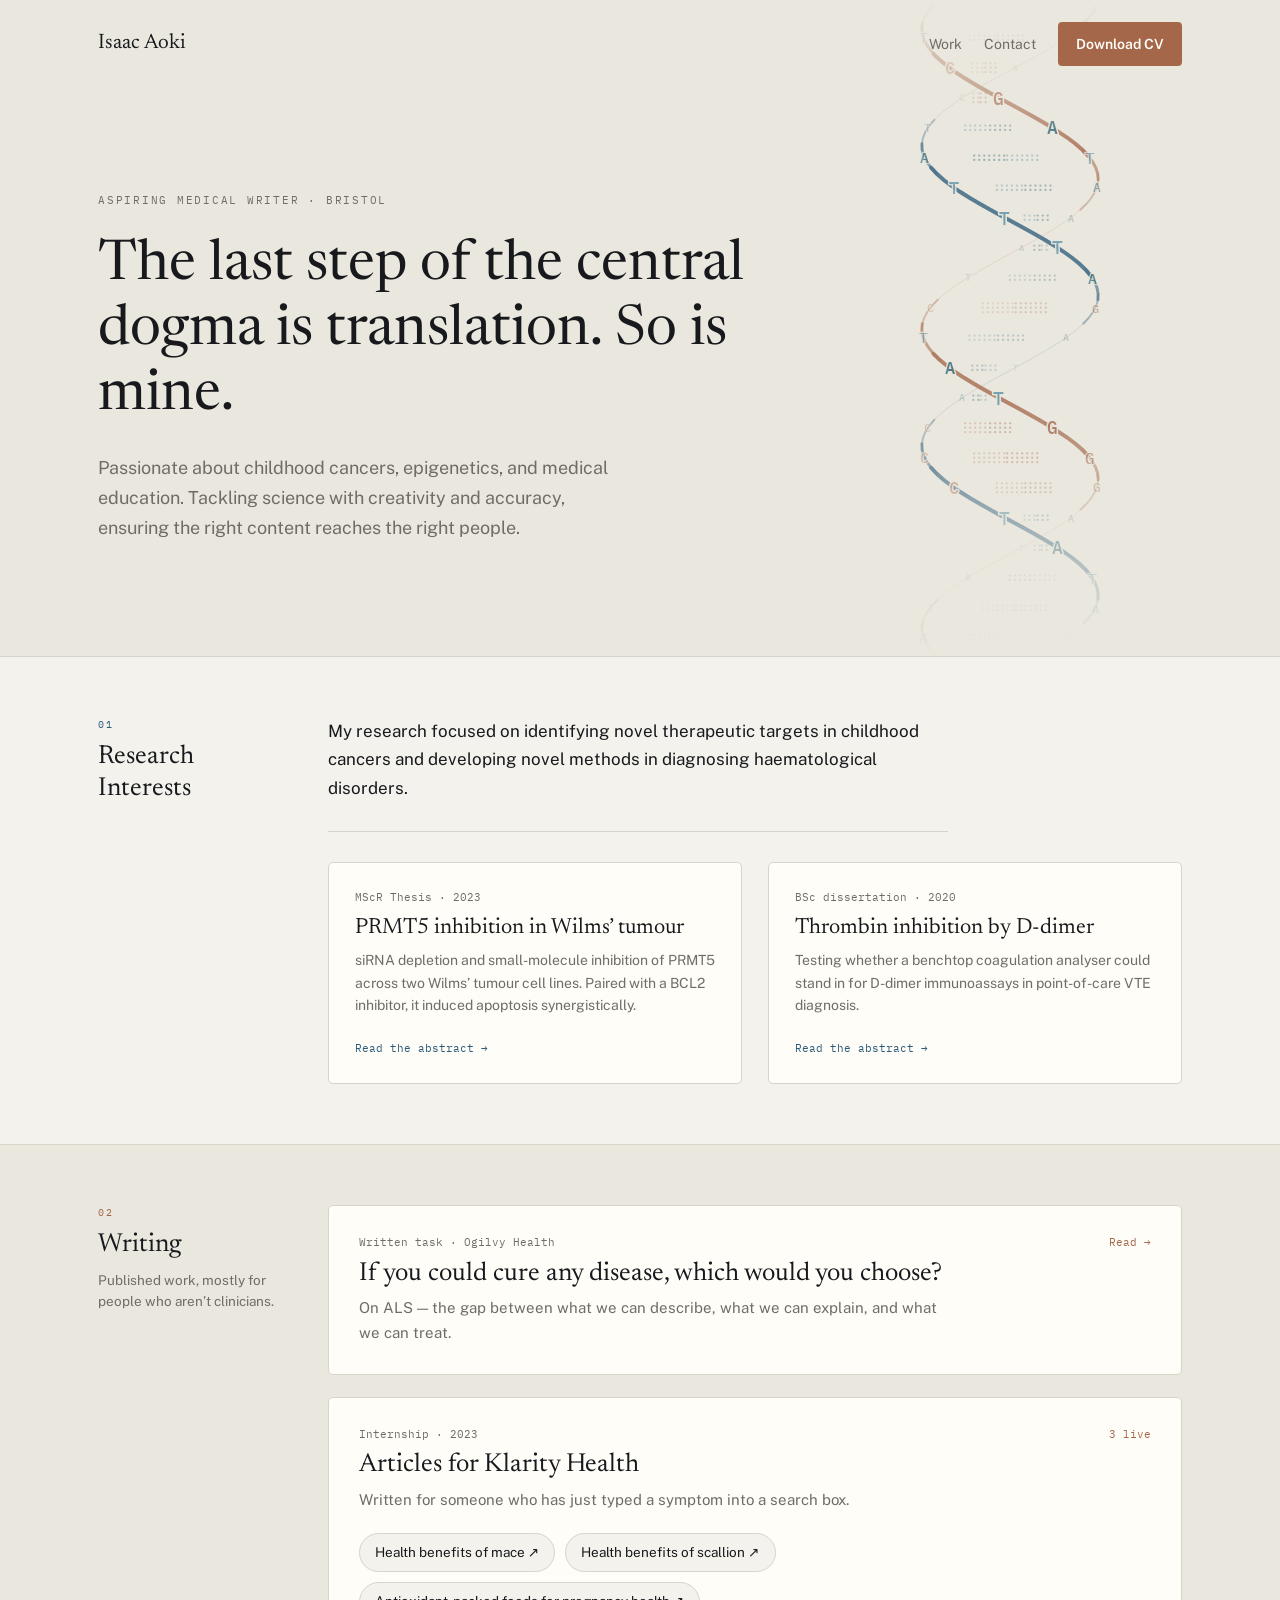
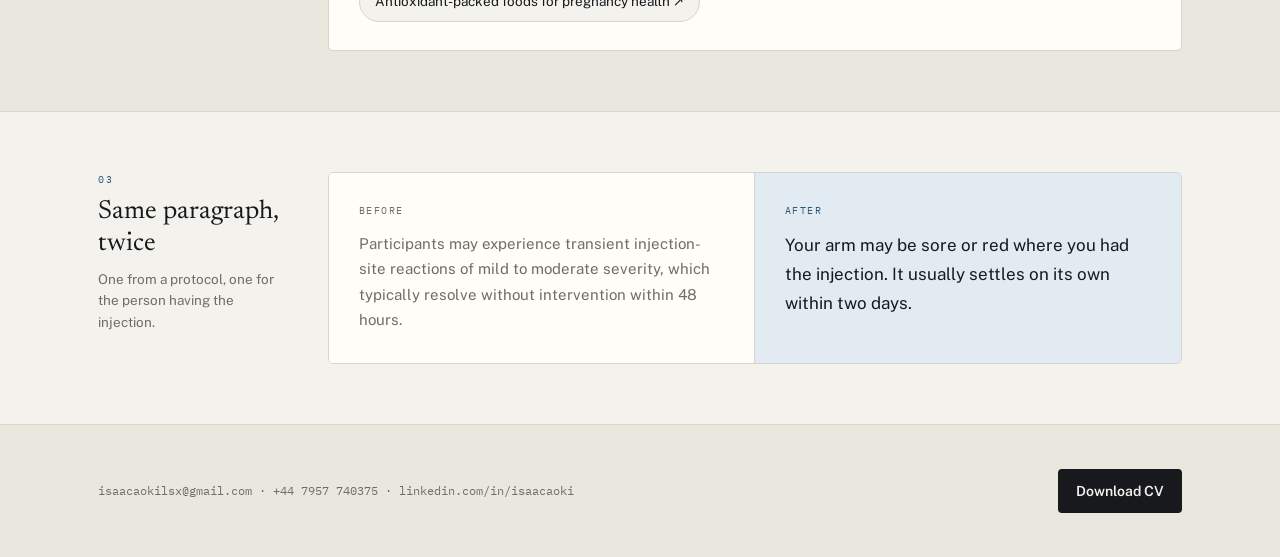
==== index.html @ d5e70520 "Ship a real favicon.ico Safari asks for /favicon.ico before reading the link tags, and on a 404 fall" ====
<!DOCTYPE html>
<html lang="en">
<head>
<meta charset="utf-8">
<meta name="viewport" content="width=device-width, initial-scale=1">
<title>Isaac Aoki — Medical Writer</title>
<meta name="description" content="Medical writer in Bristol. Cancer biology and epigenetics by training; patient education first, and the general medical writing around it.">
<meta property="og:title" content="Isaac Aoki — Medical Writer">
<meta property="og:description" content="Cancer biology and epigenetics by training. Patient education first, and the general medical writing around it.">
<meta property="og:type" content="website">
<link rel="icon" href="favicon.ico" sizes="any">
<link rel="icon" href="favicon-32.png" sizes="32x32" type="image/png">
<link rel="icon" href="favicon-16.png" sizes="16x16" type="image/png">
<link rel="apple-touch-icon" href="apple-touch-icon.png">
<link rel="preconnect" href="https://fonts.googleapis.com">
<link rel="preconnect" href="https://fonts.gstatic.com" crossorigin>
<link href="https://fonts.googleapis.com/css2?family=Newsreader:opsz,wght@6..72,300;6..72,400;6..72,500&family=Public+Sans:wght@300;400;500;600&family=IBM+Plex+Mono:wght@400;500&display=swap" rel="stylesheet">
<link rel="stylesheet" href="styles.css">
</head>
<body>

<a class="skip-link" href="#main">Skip to content</a>

<div class="hero">
  <!-- The helix. Decorative; strands, base-pair rungs and lettered
       bases are all drawn by script.js on one rAF loop. -->
  <div class="helix-layer" aria-hidden="true">
    <svg class="helix" viewBox="0 0 300 760" preserveAspectRatio="xMidYMid slice"></svg>
  </div>

  <div class="wrap hero-wrap">
  <header class="topbar">
    <a class="wordmark" href="#">Isaac Aoki</a>
    <nav class="nav" aria-label="Primary">
      <a href="#work">Work</a>
      <a href="#contact">Contact</a>
      <a class="btn btn-accent" href="resume.pdf">Download CV</a>
    </nav>
  </header>

  <div class="hero-body">
    <p class="eyebrow"> Aspiring Medical Writer · Bristol</p>
    <h1>The last step of the central dogma is translation. So is mine.</h1>
    <p class="lede">Passionate about childhood cancers, epigenetics, and medical education. Tackling science with creativity and accuracy, ensuring the right content reaches the right people.</p>
  </div>
  </div>
</div>

<main id="main">

  <section class="band" id="work">
  <div class="wrap">
    <div class="band-label">
      <p class="num num-a">01</p>
      <h2>Research Interests</h2>
    </div>
    <div class="band-body">
      <p class="band-intro">My research focused on identifying novel therapeutic targets in childhood cancers and developing novel methods in diagnosing haematological disorders.</p>
      <div class="cards">

        <button class="card card-a card-open" type="button" data-dialog="thesis">
          <span class="meta">MScR Thesis &middot; 2023</span>
          <span class="card-title">PRMT5 inhibition in Wilms&rsquo; tumour</span>
          <span class="card-desc">siRNA depletion and small-molecule inhibition of PRMT5 across two Wilms&rsquo; tumour cell lines. Paired with a BCL2 inhibitor, it induced apoptosis synergistically.</span>
          <span class="card-action">Read the abstract &rarr;</span>
        </button>

        <button class="card card-a card-open" type="button" data-dialog="dissertation">
          <span class="meta">BSc dissertation &middot; 2020</span>
          <span class="card-title">Thrombin inhibition by D-dimer</span>
          <span class="card-desc">Testing whether a benchtop coagulation analyser could stand in for D-dimer immunoassays in point-of-care VTE diagnosis.</span>
          <span class="card-action">Read the abstract &rarr;</span>
        </button>

      </div>
    </div>
  </div>
  </section>

  <section class="band band-alt">
  <div class="wrap">
    <div class="band-label">
      <p class="num num-b">02</p>
      <h2>Writing</h2>
      <p class="note">Published work, mostly for people who aren&rsquo;t clinicians.</p>
    </div>
    <div class="rows">
      <button class="row row-b row-open" type="button" data-dialog="als">
        <span class="row-body">
          <span class="meta">Written task &middot; Ogilvy Health</span>
          <span class="row-title">If you could cure any disease, which would you choose?</span>
          <span class="row-desc">On ALS &mdash; the gap between what we can describe, what we can explain, and what we can treat.</span>
        </span>
        <span class="row-tag tag-b">Read &rarr;</span>
      </button>

      <div class="row row-static">
        <span class="row-body">
          <span class="meta">Internship &middot; 2023</span>
          <span class="row-title">Articles for Klarity Health</span>
          <span class="row-desc">Written for someone who has just typed a symptom into a search box.</span>
          <span class="pills">
            <a class="pill" href="https://my.klarity.health/health-benefits-of-mace/" target="_blank" rel="noopener">Health benefits of mace <span aria-hidden="true">&nearr;</span></a>
            <a class="pill" href="https://my.klarity.health/health-benefits-of-scallion/" target="_blank" rel="noopener">Health benefits of scallion <span aria-hidden="true">&nearr;</span></a>
            <a class="pill" href="https://my.klarity.health/antioxidant-packed-foods-for-pregnancy-health/" target="_blank" rel="noopener">Antioxidant-packed foods for pregnancy health <span aria-hidden="true">&nearr;</span></a>
          </span>
        </span>
        <span class="row-tag tag-b">3 live</span>
      </div>
    </div>
  </div>
  </section>

  <section class="band">
  <div class="wrap">
    <div class="band-label">
      <p class="num num-a">03</p>
      <h2>Same paragraph, twice</h2>
      <p class="note">One from a protocol, one for the person having the injection.</p>
    </div>
    <div class="compare">
      <div class="pane pane-before">
        <p class="pane-label">Before</p>
        <p class="pane-text">Participants may experience transient injection-site reactions of mild to moderate severity, which typically resolve without intervention within 48 hours.</p>
      </div>
      <div class="pane pane-after">
        <p class="pane-label">After</p>
        <p class="pane-text">Your arm may be sore or red where you had the injection. It usually settles on its own within two days.</p>
      </div>
    </div>
  </div>
  </section>

</main>

<footer id="contact">
  <div class="wrap">
  <p class="contact-line">
    <a href="mailto:isaacaokilsx@gmail.com">isaacaokilsx@gmail.com</a> ·
    <a href="tel:+447957740375">+44 7957 740375</a> ·
    <a href="https://www.linkedin.com/in/isaacaoki/">linkedin.com/in/isaacaoki</a>
  </p>
  <a class="btn btn-ink" href="resume.pdf">Download CV</a>
  </div>
</footer>

<!-- Thesis abstract. Opens from the MScR card in Research. -->
<dialog class="modal" id="thesis" aria-labelledby="thesis-title">

  <header class="modal-head">
    <div class="modal-head-text">
      <p class="meta">MScR Thesis &middot; 2023 &middot; University of Bristol</p>
      <h2 class="modal-title" id="thesis-title">PRMT5 inhibition in Wilms&rsquo; tumour</h2>
    </div>
    <button class="modal-close" type="button" aria-label="Close" data-close>
      <svg viewBox="0 0 16 16" aria-hidden="true"><path d="M3 3l10 10M13 3L3 13"/></svg>
    </button>
  </header>

  <div class="modal-body">
    <p>Wilms&rsquo; Tumour is the most common paediatric renal malignancy that accounts for 85% of all paediatric renal tumours. MYCN has been documented to be overexpressed in Wilms&rsquo; Tumour and mutations such as copy number gain are associated with a high relapse rate in high-risk blastemal Wilms&rsquo; Tumour. However, due to MYCN&rsquo;s undruggable structure and its complex protein-protein dynamics, attempts to target MYCN have been a challenge. Here, both depletion via small interfering RNA and inhibition via small molecule inhibitor of protein arginine methyltransferase 5 (PRMT5) led to impaired growth and increased apoptosis in Wilms&rsquo; Tumour cell lines, WiT49 and 17.94. Inhibition of PRMT5 activity using GSK591 has also resulted in decreased MYCN protein and transcript levels. Additionally, PRMT5 inhibition has also led to a reduction in MYCN targets such as EZH2 at the protein and RNA levels in both WiT49 and 17.94 cells. These results suggest that PRMT5 may be able to modulate the expression of both MYCN and MYCN targets, indicating that a PRMT5/MYCN/EZH2 oncogenic axis might contribute to Wilms&rsquo; Tumour.</p>
    <p>Furthermore, quantitative gene transcription analysis and immunoblotting of the WiT49 cell line suggested that inhibition of PRMT5 using GSK591 has also led to the re-expression of anti-apoptotic protein BCL2. This was not observed with the 17.94 cell line, suggesting that GSK591 may have variable effects depending on the cell lines used. Interestingly, a combination treatment targeting both PRMT5 and BCL2 have worked synergistically to induce apoptosis in both Wilms&rsquo; Tumour cell lines. This finding is promising as it may serve as a novel approach in treating Wilms&rsquo; Tumour that is heterogeneous in nature.</p>
    <p>Together, this study has shown that PRMT5 may be a therapeutic target in Wilms&rsquo; Tumour and a combination treatment targeting both PRMT5 and BCL2 protein using small molecule inhibitors could represent a promising treatment method for Wilms&rsquo; Tumour.</p>
  </div>

  <footer class="modal-foot">
    The full thesis isn&rsquo;t published here. Email me at
    <a href="mailto:isaacaokilsx@gmail.com?subject=MScR%20thesis">isaacaokilsx@gmail.com</a>
    and I&rsquo;ll send you a copy.
  </footer>

</dialog>

<!-- BSc dissertation abstract. Opens from the second Research card. -->
<dialog class="modal" id="dissertation" aria-labelledby="dissertation-title">

  <header class="modal-head">
    <div class="modal-head-text">
      <p class="meta">BSc dissertation &middot; 2020 &middot; University of the West of England</p>
      <h2 class="modal-title" id="dissertation-title">Investigation of thrombin inhibition using D-dimer</h2>
    </div>
    <button class="modal-close" type="button" aria-label="Close" data-close>
      <svg viewBox="0 0 16 16" aria-hidden="true"><path d="M3 3l10 10M13 3L3 13"/></svg>
    </button>
  </header>

  <div class="modal-body">
    <p>D-dimer is a soluble protein fragment that results from the degradation of a fibrin clot through an enzymatic process called fibrinolysis. Various research papers have proved the characterisation of D-dimer as an essential biomarker in detecting the presence of fibrinolysis and intravascular coagulation. Subsequently, D-dimer has been a target for extensive research in being used as an indicative measure for diagnosing patients with venous thromboembolic (VTE) diseases and has been used clinically through an immuno-based D-dimer assay. However, measuring D-dimer levels using immunoassays are costly and demands professional training for usage. Thus, the Yumizen G200 was tested for its potential to serve as an alternative for diagnosing VTE diseases.</p>
    <p>Thrombin time measurements were made using the Yumizen G200 with the TT assay kit. Thrombin concentrations (3.33&ndash;16.65 NIH/mL) and calculated fibrinogen concentrations (190.67&ndash;76.27 &micro;g/mL) were evaluated and optimised to analyse their effect on TT assay. Volume of D-dimer was determined and assayed with 3.33 NIH/mL of thrombin and 76.27 &micro;g/mL of calculated fibrinogen concentration to analyse the presence of inhibitory effects of D-dimer against thrombin.</p>
    <p>Active thrombin activity is inhibited by D-dimer in the presence of fibrinogen. Clauss Fibrinogen assay displayed the threshold limit of the Yumizen G200 at 50% plasma fibrinogen dilution. TT test confirmed the lowest concentration of thrombin (3.33 NIH/mL) was able to generate a reading and can be used for D-dimer testing. Optimisation of TT assay identified the threshold limit (3.33 NIH/mL of thrombin and 76.27 &micro;g/mL of calculated fibrinogen concentration) to further test for D-dimer inhibition.</p>
    <p>The Yumizen G200 was able to detect the elevation of D-dimer levels, indicating its potentiality in being used as an alternative to immunoassays in point-of-care testing for VTE derived conditions in areas without equipped laboratories and trained personnel.</p>
  </div>

  <footer class="modal-foot">
    The full dissertation isn&rsquo;t published here. Email me at
    <a href="mailto:isaacaokilsx@gmail.com?subject=BSc%20dissertation">isaacaokilsx@gmail.com</a>
    and I&rsquo;ll send you a copy.
  </footer>

</dialog>

<!-- Ogilvy Health writing task. Opens from the first Writing row. -->
<dialog class="modal" id="als" aria-labelledby="als-title">

  <header class="modal-head">
    <div class="modal-head-text">
      <p class="meta">Written task &middot; Ogilvy Health</p>
      <h2 class="modal-title" id="als-title">If you could cure any disease, which disease would you choose, and why?</h2>
    </div>
    <button class="modal-close" type="button" aria-label="Close" data-close>
      <svg viewBox="0 0 16 16" aria-hidden="true"><path d="M3 3l10 10M13 3L3 13"/></svg>
    </button>
  </header>

  <div class="modal-body">
    <p>You&rsquo;re walking home from the grocery store. Same route, same playlist in your ear. Then your foot catches on a pavement you&rsquo;ve walked a thousand times and you&rsquo;re on the ground. You pick yourself up and keep walking. In the shower that night, a bruise blooms across the right side of your face. Your hands are fine. You brush it off. The next morning, you reach for the salt and your fingers close on nothing. You try again. This time you grip it. Without deciding to, you let go. The container hits the floor. You go on with your day.</p>

    <p>Over the next few weeks, the incidents become harder to ignore. Mugs slip from your hands. You stumble more often. You begin to feel unfamiliar in your own body. One Sunday evening, you count: six broken mugs and three falls in a week. You decide to write it all down. By the time you finish, you notice your handwriting has changed, the letters slant and no longer sit on the lines. You flip back through older shopping lists. The difference is unmistakable.</p>

    <p>What follows is months of appointments. A neurologist examines you limb by limb. Then an MRI. Then an EMG. Then more. Each test comes back telling you what it isn&rsquo;t, never what it is. Eventually, you sit in a neurologist&rsquo;s office. Amyotrophic lateral sclerosis. ALS. It is a disease of the motor neurons, the nerve cells that carry signals from brain to muscle. The disease is progressive. Over time, you will lose control of your body. Your memory, your awareness, your sense of who you are will remain fully intact throughout. The doctor says these things kindly. They are the careful clinical words for what, in simpler terms, has only one meaning: you will be present for every step of your decline.</p>

    <p>I do not have ALS, and I have never lost someone close to me to it. What draws me to this disease is the gap between what we can describe, what we can explain, and what we can treat. We have studied ALS for over a century, raised hundreds of millions of dollars to fight, and still cannot diagnose it early or meaningfully treat it. In the UK alone, around 5,000 people are living with ALS, with 1,700 newly diagnosed each year.<sup>1</sup> Recent modelling from King&rsquo;s College London projects that figure will rise to more than 2,600 by 2116, not because ALS is becoming more common, but because we are growing older.<sup>1</sup></p>

    <p>Part of what makes ALS so hard to catch is the variability of the disease. Symptoms can begin anywhere in the body. In about 70% of cases, the first signs appear in the limb muscles: a hand that begins dropping objects, or a foot that trips a little too often. The remaining 25&ndash;30% present with a bulbar onset: a word that comes out slurred at dinner, choking at meals, a voice that has begun to sound hoarse without explanation.<sup>2,3</sup> In some patients, ALS reaches beyond motor function into behavioural changes, language problems, and impairment in executive function.<sup>4</sup> Around 15% of cases, these manifestations are severe enough to meet the clinical criteria for frontotemporal dementia (FTD).<sup>4</sup></p>

    <p>ALS and FTD share a common driver, the C9orf72 repeat expansion, and the same TDP-43 protein aggregates in many cases.<sup>2,4</sup> In most patients, the downstream cascade plays out. Whether triggered by a known genetic mutation or an unknown sporadic cause, the protein TDP-43 mislocalises and aggregates inside motor neurons. This disrupts glutamate regulation, causing the neurotransmitter to accumulate at the synapse to toxic levels, driving excitotoxic motor neuron death.<sup>2</sup> The dropping, the falling, the slanting letters follow.</p>

    <p>This discovery underpins the worldwide approval for Riluzole, a first-line disease modifying therapy that blocks glutamatergic transmission.<sup>5</sup> In randomised trials, Riluzole extends survival by 2&ndash;6 months; however, real-world data suggest the benefit may be greater.<sup>2,5,6</sup> Other approved treatments include Edaravone, which may slow functional decline in a selected subgroup of patients, and Tofersen, the first gene-directed therapy that targets SOD1 protein production but is indicated only for patients carrying a SOD1 mutation.<sup>2,7</sup></p>

    <p>Curing ALS would mean more than extending survival; it would restore life, and the freedom to live without fearing what comes next. A disease this heterogeneous cannot be solved without unlocking how the brain truly works. Solving ALS would be proof that we can intervene in neurological disease, laying the foundation for tackling diseases like FTD, Parkinson&rsquo;s, and Alzheimer&rsquo;s.</p>

    <h3 class="modal-subhead">References</h3>
    <ol class="modal-refs">
      <li><a href="https://pmc.ncbi.nlm.nih.gov/articles/PMC6567553/" target="_blank" rel="noopener">Epidemiology of amyotrophic lateral sclerosis. <em>PMC6567553</em></a></li>
      <li><a href="https://onlinelibrary.wiley.com/doi/10.1111/ene.14393" target="_blank" rel="noopener">European Journal of Neurology, <em>10.1111/ene.14393</em></a></li>
      <li><a href="https://www.als.net/news/what-is-bulbar-onset-als/" target="_blank" rel="noopener">What is bulbar-onset ALS? <em>ALS.net</em></a></li>
      <li><a href="https://www.tandfonline.com/doi/10.1080/21678421.2023.2270705" target="_blank" rel="noopener">Amyotrophic Lateral Sclerosis and Frontotemporal Degeneration, <em>2023.2270705</em></a></li>
      <li><a href="https://www.tandfonline.com/doi/full/10.1080/21678421.2024.2375330" target="_blank" rel="noopener">Amyotrophic Lateral Sclerosis and Frontotemporal Degeneration, <em>2024.2375330</em></a></li>
      <li><a href="https://www.tandfonline.com/doi/10.2217/nmt-2020-0033" target="_blank" rel="noopener">Neurodegenerative Disease Management, <em>nmt-2020-0033</em></a></li>
      <li><a href="https://www.tandfonline.com/doi/full/10.1080/17582024.2024.2402216" target="_blank" rel="noopener">Neurodegenerative Disease Management, <em>2024.2402216</em></a></li>
    </ol>
  </div>

  <footer class="modal-foot">
    Written as a task for Ogilvy Health. Want something like this?
    <a href="mailto:isaacaokilsx@gmail.com?subject=Commission">isaacaokilsx@gmail.com</a>
  </footer>

</dialog>

<script src="script.js"></script>
</body>
</html>
---- styles.css ----
/* ============================================================
   Isaac Aoki — medical writer
   Design: "4A · The page, with the lettered helix"
   ============================================================ */

:root{
  --paper:#f4f2ec; --paper2:#eae7de; --sheet:#fffdf8;
  --ink:#17191d; --muted:#6f6d66; --line:#d8d4c9;
  --a:#2b5b7a; --b:#a4674a; --a-soft:#e2ebf1;
  /* base letters: A, T, G, C */
  --n-a:#24606f; --n-t:#5d93a6; --n-g:#9c5f42; --n-c:#c08a6a;

  --serif:'Newsreader',Georgia,'Times New Roman',serif;
  --sans:'Public Sans',system-ui,-apple-system,'Segoe UI',sans-serif;
  --mono:'IBM Plex Mono',ui-monospace,'SF Mono',Menlo,monospace;

  --pad:48px;
  --max:1180px;
}

@media (prefers-color-scheme: dark){
  :root{
    --paper:#121316; --paper2:#191b1f; --sheet:#1c1e23;
    --ink:#eceae3; --muted:#9a978e; --line:#31343a;
    --a:#8fb9d3; --b:#d59c7c; --a-soft:#1e2a33;
    --n-a:#7fc0cf; --n-t:#a8cddb; --n-g:#d99a76; --n-c:#eabb9c;
  }
}

*,*::before,*::after{box-sizing:border-box;}

html{scroll-behavior:smooth;}

body{
  margin:0;
  background:var(--paper);
  color:var(--ink);
  font-family:var(--sans);
  font-size:16px;
  line-height:1.6;
  -webkit-font-smoothing:antialiased;
}

a{color:var(--a);text-decoration:none;}
a:hover{color:var(--b);text-decoration:underline;text-underline-offset:3px;}

:focus-visible{outline:2px solid var(--b);outline-offset:3px;}

.skip-link{
  position:absolute;left:-9999px;top:0;z-index:20;
  background:var(--ink);color:var(--paper);
  padding:12px 18px;border-radius:0 0 4px 0;
}
.skip-link:focus{left:0;}

/* Every section is full-bleed; .wrap is the centred 1180px column
   the artboard is drawn at. */
.wrap{
  max-width:var(--max);
  margin:0 auto;
  padding:0 var(--pad);
}

/* ---------- hero ---------------------------------------------------- */

.hero{
  position:relative;
  overflow:hidden;
  background:var(--paper2);
  border-bottom:1px solid var(--line);
}

.helix-layer{
  position:absolute;
  top:0;bottom:0;
  right:max(70px, calc(50% - var(--max) / 2 + 70px));
  width:300px;
  opacity:.85;
  pointer-events:none;
  -webkit-mask-image:linear-gradient(to bottom,transparent,#000 22%,#000 62%,transparent);
          mask-image:linear-gradient(to bottom,transparent,#000 22%,#000 62%,transparent);
}
.helix{position:absolute;inset:0;width:100%;height:100%;}

.hero-wrap{position:relative;}

.topbar{
  display:flex;
  justify-content:space-between;
  align-items:center;
  gap:24px;
  padding:22px 0;
}

.wordmark{
  font-family:var(--serif);
  font-size:21px;
  color:var(--ink);
}
.wordmark:hover{color:var(--ink);text-decoration:none;}

.nav{display:flex;align-items:center;gap:22px;}
.nav a:not(.btn){font-size:14px;color:var(--muted);}

.btn{
  font-size:14px;
  font-weight:600;
  padding:11px 18px;
  border-radius:4px;
  white-space:nowrap;
}
.btn:hover{text-decoration:none;}
.btn-accent{background:var(--b);color:var(--sheet);}
.btn-accent:hover{background:var(--ink);color:var(--paper);}
.btn-ink{background:var(--ink);color:var(--paper);}
.btn-ink:hover{background:var(--b);color:var(--sheet);}

.hero-body{
  padding:104px 0 112px;
  max-width:660px;
  display:flex;
  flex-direction:column;
  gap:24px;
}

.eyebrow{
  margin:0;
  font-family:var(--mono);
  font-size:11px;
  letter-spacing:.16em;
  text-transform:uppercase;
  color:var(--muted);
}

h1{
  margin:0;
  font-family:var(--serif);
  font-size:56px;
  line-height:1.16;
  font-weight:400;
}

.lede{
  margin:0;
  font-size:18px;
  line-height:1.68;
  color:var(--muted);
  max-width:520px;
}

/* ---------- bands --------------------------------------------------- */

.band{
  padding:60px 0;
  border-bottom:1px solid var(--line);
}
.band .wrap{
  display:grid;
  grid-template-columns:190px 1fr;
  gap:40px;
  align-items:start;
}
.band-alt{background:var(--paper2);}
.band:last-of-type{border-bottom:0;}

.num{
  margin:0;
  font-family:var(--mono);
  font-size:10px;
  letter-spacing:.16em;
  text-transform:uppercase;
}
.num-a{color:var(--a);}
.num-b{color:var(--b);}

.band-label h2{
  margin:8px 0 0;
  font-family:var(--serif);
  font-size:26px;
  font-weight:400;
  line-height:1.25;
}
.note{
  margin:8px 0 0;
  font-size:13.5px;
  line-height:1.6;
  color:var(--muted);
}

/* research: an intro paragraph over the cards, so the 190px rail
   carries only the number and the heading */

.band-body{display:flex;flex-direction:column;gap:30px;}

.band-intro{
  margin:0;
  padding-bottom:28px;
  border-bottom:1px solid var(--line);
  font-size:17px;
  line-height:1.7;
  color:var(--ink);
  max-width:62ch;
}

/* research cards */

.cards{display:grid;grid-template-columns:1fr 1fr;gap:26px;align-items:stretch;}

.card{
  display:flex;
  flex-direction:column;
  gap:7px;
  background:var(--sheet);
  border:1px solid var(--line);
  border-radius:5px;
  padding:26px;
  color:var(--ink);
  transition:border-color .18s ease;
}
.card:hover{color:var(--ink);text-decoration:none;}
.card-a:hover{border-color:var(--a);}

/* the one card that opens something */
.card-open{
  font:inherit;
  text-align:left;
  width:100%;
  cursor:pointer;
  appearance:none;
}
.card-action{
  margin-top:auto;
  padding-top:16px;
  font-family:var(--mono);
  font-size:11px;
  color:var(--a);
  transition:transform .18s ease;
}
.card-open:hover .card-action,
.card-open:focus-visible .card-action{transform:translateX(3px);}

.meta{font-family:var(--mono);font-size:11px;color:var(--muted);}
.card-title{font-family:var(--serif);font-size:22px;line-height:1.3;}
.card-desc{font-size:14px;line-height:1.6;color:var(--muted);}

/* writing rows */

.rows{display:flex;flex-direction:column;gap:22px;}

.row{
  display:flex;
  justify-content:space-between;
  align-items:baseline;
  gap:30px;
  background:var(--sheet);
  border:1px solid var(--line);
  border-radius:5px;
  padding:28px 30px;
  color:var(--ink);
  transition:border-color .18s ease;
}
.row:hover{color:var(--ink);text-decoration:none;}
.row-b:hover{border-color:var(--b);}

/* the row that opens a piece of writing */
.row-open{
  font:inherit;
  text-align:left;
  width:100%;
  cursor:pointer;
  appearance:none;
}
.row-open .row-tag{transition:transform .18s ease;}
.row-open:hover .row-tag,
.row-open:focus-visible .row-tag{transform:translateX(3px);}

.row-static{cursor:default;}
.row-body{display:flex;flex-direction:column;gap:6px;max-width:600px;}

/* the live bylines, sitting under the row that frames them */
.pills{display:flex;flex-wrap:wrap;gap:10px;margin-top:14px;}
.pill{
  font-size:13.5px;
  color:var(--ink);
  background:var(--paper);
  border:1px solid var(--line);
  padding:8px 15px;
  border-radius:999px;
  transition:border-color .18s ease, color .18s ease;
}
.pill:hover{color:var(--b);border-color:var(--b);text-decoration:none;}
.row-title{font-family:var(--serif);font-size:26px;line-height:1.25;}
.row-desc{font-size:15px;line-height:1.65;color:var(--muted);}
.row-tag{font-family:var(--mono);font-size:11px;color:var(--muted);white-space:nowrap;}
.tag-b{color:var(--b);}

/* before / after */

.compare{
  display:grid;
  grid-template-columns:1fr 1fr;
  border:1px solid var(--line);
  border-radius:5px;
  overflow:hidden;
}
.pane{padding:30px;display:flex;flex-direction:column;gap:12px;}
.pane-before{background:var(--sheet);border-right:1px solid var(--line);}
.pane-after{background:var(--a-soft);}

.pane-label{
  margin:0;
  font-family:var(--mono);
  font-size:10px;
  letter-spacing:.14em;
  text-transform:uppercase;
  color:var(--muted);
}
.pane-after .pane-label{color:var(--a);}

.pane-text{margin:0;font-size:15px;line-height:1.7;color:var(--muted);}
.pane-after .pane-text{font-size:17px;color:var(--ink);}

/* ---------- thesis abstract dialog ---------------------------------- */

.modal{
  display:none;
  width:min(720px, calc(100vw - 32px));
  max-height:min(84vh, 820px);
  padding:0;
  border:1px solid var(--line);
  border-radius:20px;
  background:var(--sheet);
  color:var(--ink);
  overflow:hidden;
  box-shadow:0 40px 90px rgba(0,0,0,.30), 0 4px 14px rgba(0,0,0,.10);

  /* entry and exit. The overshoot is in the transform curve only -
     opacity stays on a plain ease so it doesn't flicker. */
  opacity:0;
  transform:translateY(22px) scale(.94);
  transition:
    opacity .26s ease,
    transform .46s cubic-bezier(.34,1.42,.5,1),
    display .46s allow-discrete,
    overlay .46s allow-discrete;
}
.modal[open]{
  display:flex;
  flex-direction:column;
  opacity:1;
  transform:translateY(0) scale(1);
}
@starting-style{
  .modal[open]{opacity:0;transform:translateY(22px) scale(.94);}
}

.modal::backdrop{
  background:rgba(16,18,22,0);
  transition:
    background .34s ease,
    display .34s allow-discrete,
    overlay .34s allow-discrete;
}
.modal[open]::backdrop{background:rgba(16,18,22,.55);}
@starting-style{
  .modal[open]::backdrop{background:rgba(16,18,22,0);}
}

/* the page shouldn't scroll behind an open dialog */
html:has(dialog[open]){overflow:hidden;}

.modal-head{
  flex:0 0 auto;
  display:flex;
  align-items:flex-start;
  justify-content:space-between;
  gap:24px;
  padding:36px 44px 26px;
  border-bottom:1px solid var(--line);
}
.modal-head-text{display:flex;flex-direction:column;gap:10px;}

.modal-title{
  margin:0;
  font-family:var(--serif);
  font-size:31px;
  font-weight:400;
  line-height:1.22;
}

.modal-close{
  flex:0 0 auto;
  width:38px;height:38px;
  margin:-4px -8px 0 0;
  display:grid;place-items:center;
  color:var(--muted);
  background:none;
  border:1px solid transparent;
  border-radius:50%;
  cursor:pointer;
  transition:color .18s ease, background .18s ease, border-color .18s ease;
}
.modal-close svg{width:15px;height:15px;stroke:currentColor;stroke-width:1.6;stroke-linecap:round;fill:none;}
.modal-close:hover{color:var(--ink);background:var(--paper2);border-color:var(--line);}

.modal-body{
  flex:1 1 auto;
  overflow-y:auto;
  padding:30px 44px 34px;
  overscroll-behavior:contain;
}
.modal-body p{
  margin:0 0 20px;
  font-size:16.5px;
  line-height:1.82;
  color:var(--ink);
  text-wrap:pretty;
}
.modal-body p:last-child{margin-bottom:0;}

.modal-body sup{
  font-family:var(--mono);
  font-size:10px;
  color:var(--a);
  vertical-align:super;
  line-height:0;
  margin-left:1px;
}

.modal-subhead{
  margin:34px 0 14px;
  padding-top:26px;
  border-top:1px solid var(--line);
  font-family:var(--mono);
  font-size:10px;
  font-weight:500;
  letter-spacing:.16em;
  text-transform:uppercase;
  color:var(--muted);
}

.modal-refs{
  margin:0;
  padding-left:20px;
  display:flex;
  flex-direction:column;
  gap:9px;
  font-size:13.5px;
  line-height:1.55;
  color:var(--muted);
}
.modal-refs::marker{color:var(--muted);}
.modal-refs li{padding-left:4px;}
.modal-refs a{color:var(--muted);}
.modal-refs a:hover{color:var(--b);}
.modal-refs em{font-family:var(--mono);font-style:normal;font-size:12px;}

.modal-foot{
  flex:0 0 auto;
  margin:0;
  padding:22px 44px 26px;
  border-top:1px solid var(--line);
  background:var(--paper2);
  font-size:14.5px;
  line-height:1.7;
  color:var(--muted);
}

/* ---------- footer -------------------------------------------------- */

footer{
  padding:44px 0;
  border-top:1px solid var(--line);
  background:var(--paper2);
}
footer .wrap{
  display:flex;
  justify-content:space-between;
  align-items:center;
  gap:30px;
  flex-wrap:wrap;
}

.contact-line{
  margin:0;
  font-family:var(--mono);
  font-size:12px;
  line-height:2;
  color:var(--muted);
}
.contact-line a{color:var(--muted);}
.contact-line a:hover{color:var(--b);}

/* ---------- narrow -------------------------------------------------- */

@media (max-width: 900px){
  :root{--pad:28px;}

  .helix-layer{
    right:-56px !important;
    width:240px;
    opacity:.4;
  }

  .hero-body{padding:72px 0 84px;max-width:none;}
  h1{font-size:clamp(32px,5.4vw,48px);}

  .band{padding:48px 0;}
  .band .wrap{grid-template-columns:1fr;gap:28px;}
  .band-body{gap:24px;}
  .band-intro{font-size:16px;padding-bottom:22px;}
  .modal{border-radius:16px;}
  .modal-head{padding:26px 24px 20px;}
  .modal-title{font-size:24px;}
  .modal-body{padding:22px 24px 26px;}
  .modal-body p{font-size:16px;line-height:1.75;}
  .modal-foot{padding:18px 24px 22px;}
  .cards{grid-template-columns:1fr;gap:18px;}
  .compare{grid-template-columns:1fr;}
  .pane-before{border-right:0;border-bottom:1px solid var(--line);}

  .row{flex-direction:column;align-items:flex-start;gap:12px;}

  .topbar{flex-wrap:wrap;gap:14px;}
  .nav{gap:16px;}
}

@media (max-width: 520px){
  /* no room beside the headline at this width — the helix becomes an
     edge sliver rather than something the text has to sit on top of */
  .helix-layer{right:-92px !important;width:220px;opacity:.24;}
  .lede{font-size:17px;}
  .row-title{font-size:22px;}
}

@media (prefers-reduced-motion: reduce){
  html{scroll-behavior:auto;}
  *{transition:none !important;animation:none !important;}
}
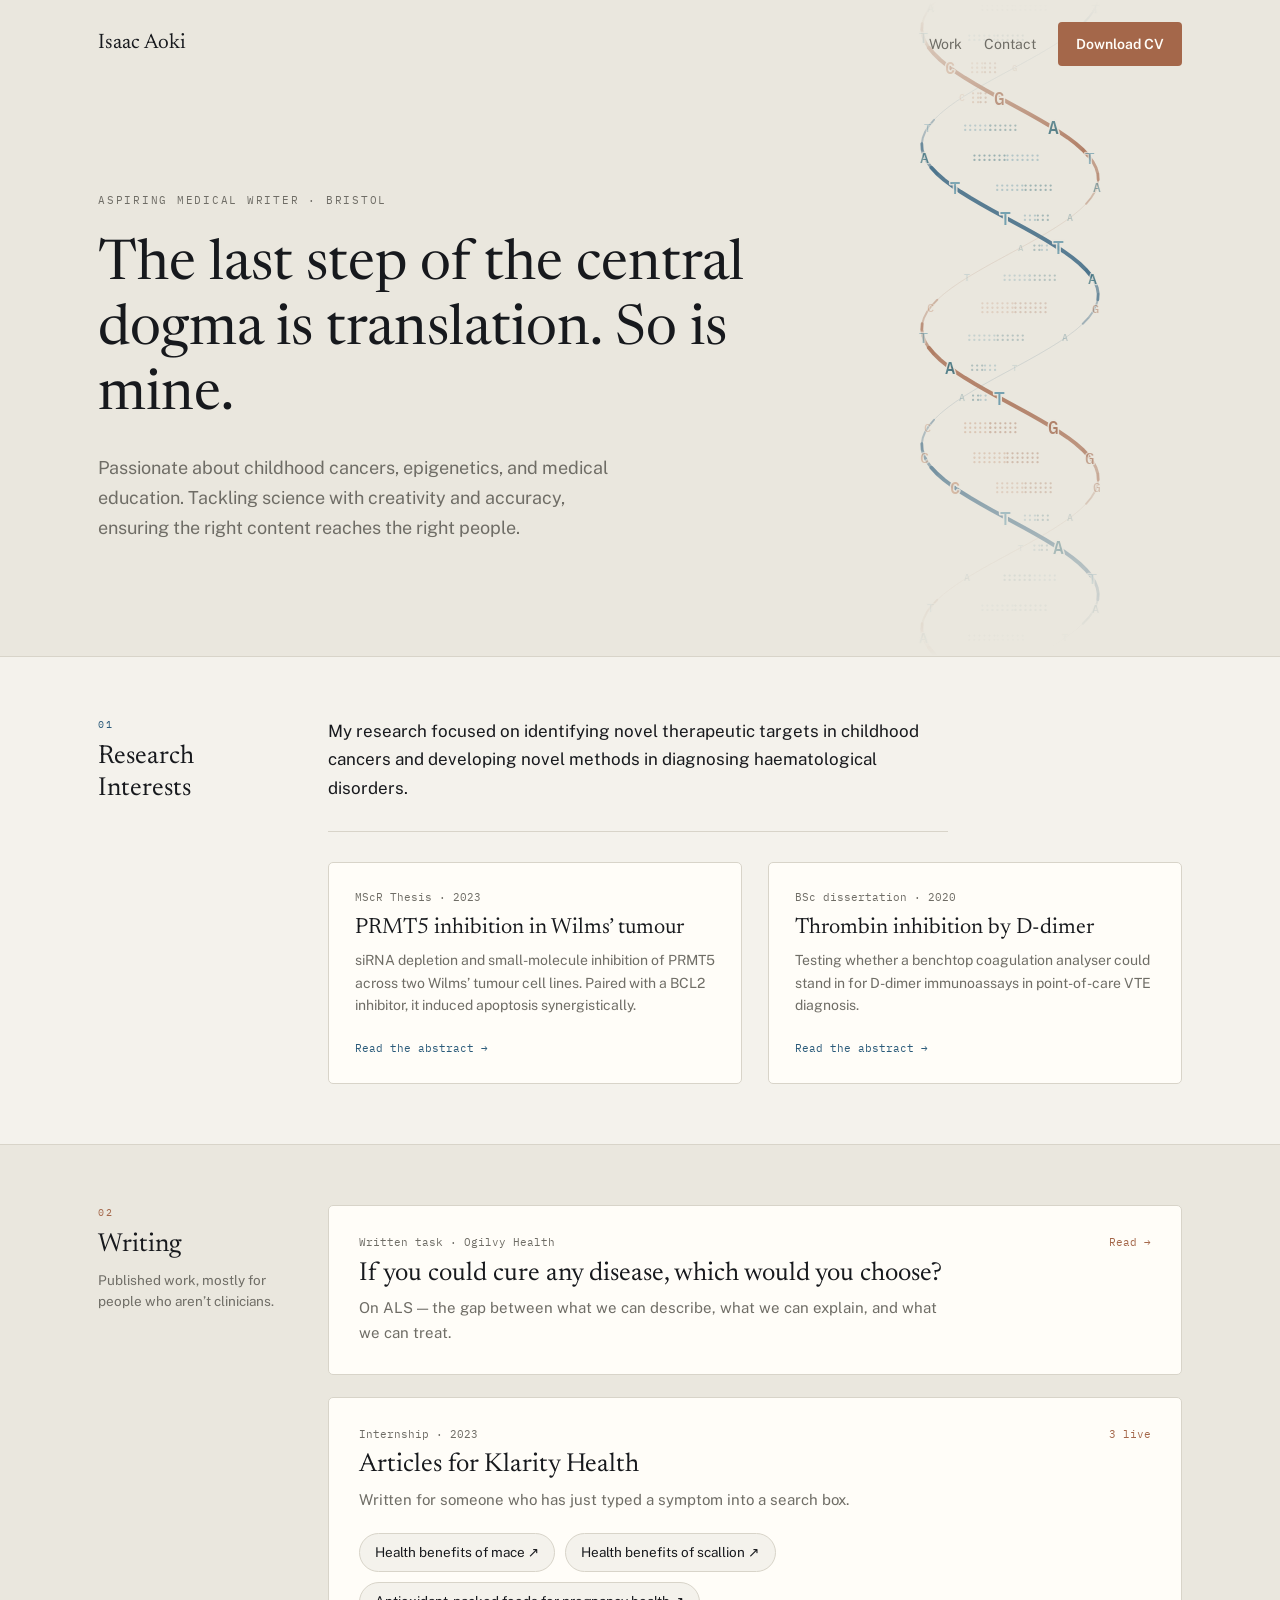
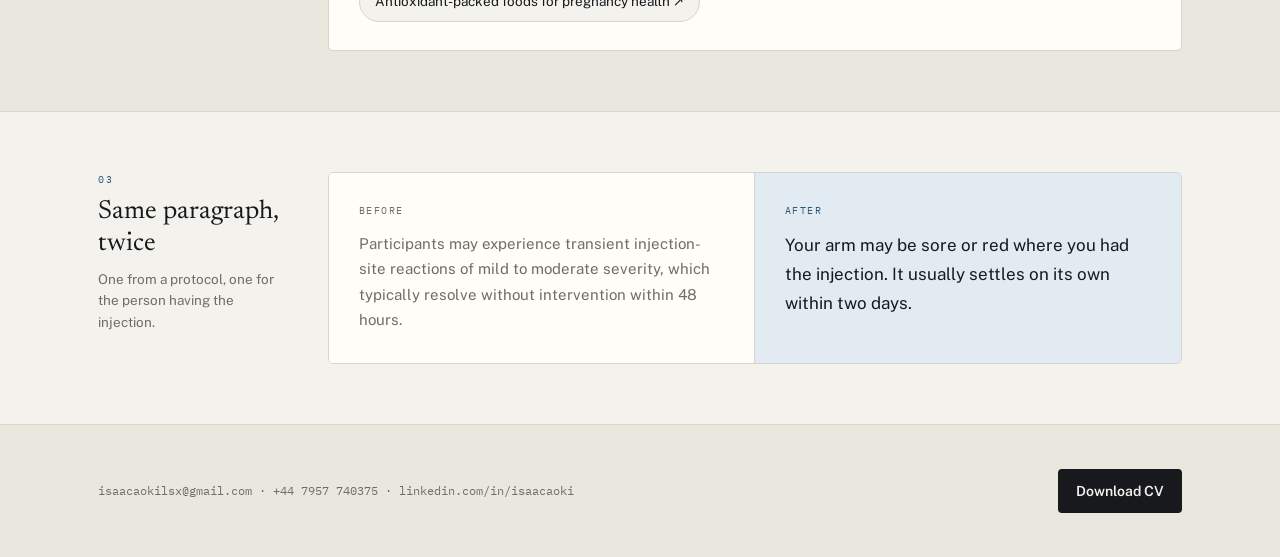
==== commit b434762d: "Canonical favicon links: root-absolute, no sizes=any Co-Authored-By: Claude Opus 5 <noreply@anthropi" ====
--- a/index.html
+++ b/index.html
@@ -8,10 +8,10 @@
 <meta property="og:title" content="Isaac Aoki — Medical Writer">
 <meta property="og:description" content="Cancer biology and epigenetics by training. Patient education first, and the general medical writing around it.">
 <meta property="og:type" content="website">
-<link rel="icon" href="favicon.ico" sizes="any">
-<link rel="icon" href="favicon-32.png" sizes="32x32" type="image/png">
-<link rel="icon" href="favicon-16.png" sizes="16x16" type="image/png">
-<link rel="apple-touch-icon" href="apple-touch-icon.png">
+<link rel="icon" href="/favicon.ico">
+<link rel="icon" type="image/png" sizes="32x32" href="/favicon-32.png">
+<link rel="icon" type="image/png" sizes="16x16" href="/favicon-16.png">
+<link rel="apple-touch-icon" href="/apple-touch-icon.png">
 <link rel="preconnect" href="https://fonts.googleapis.com">
 <link rel="preconnect" href="https://fonts.gstatic.com" crossorigin>
 <link href="https://fonts.googleapis.com/css2?family=Newsreader:opsz,wght@6..72,300;6..72,400;6..72,500&family=Public+Sans:wght@300;400;500;600&family=IBM+Plex+Mono:wght@400;500&display=swap" rel="stylesheet">
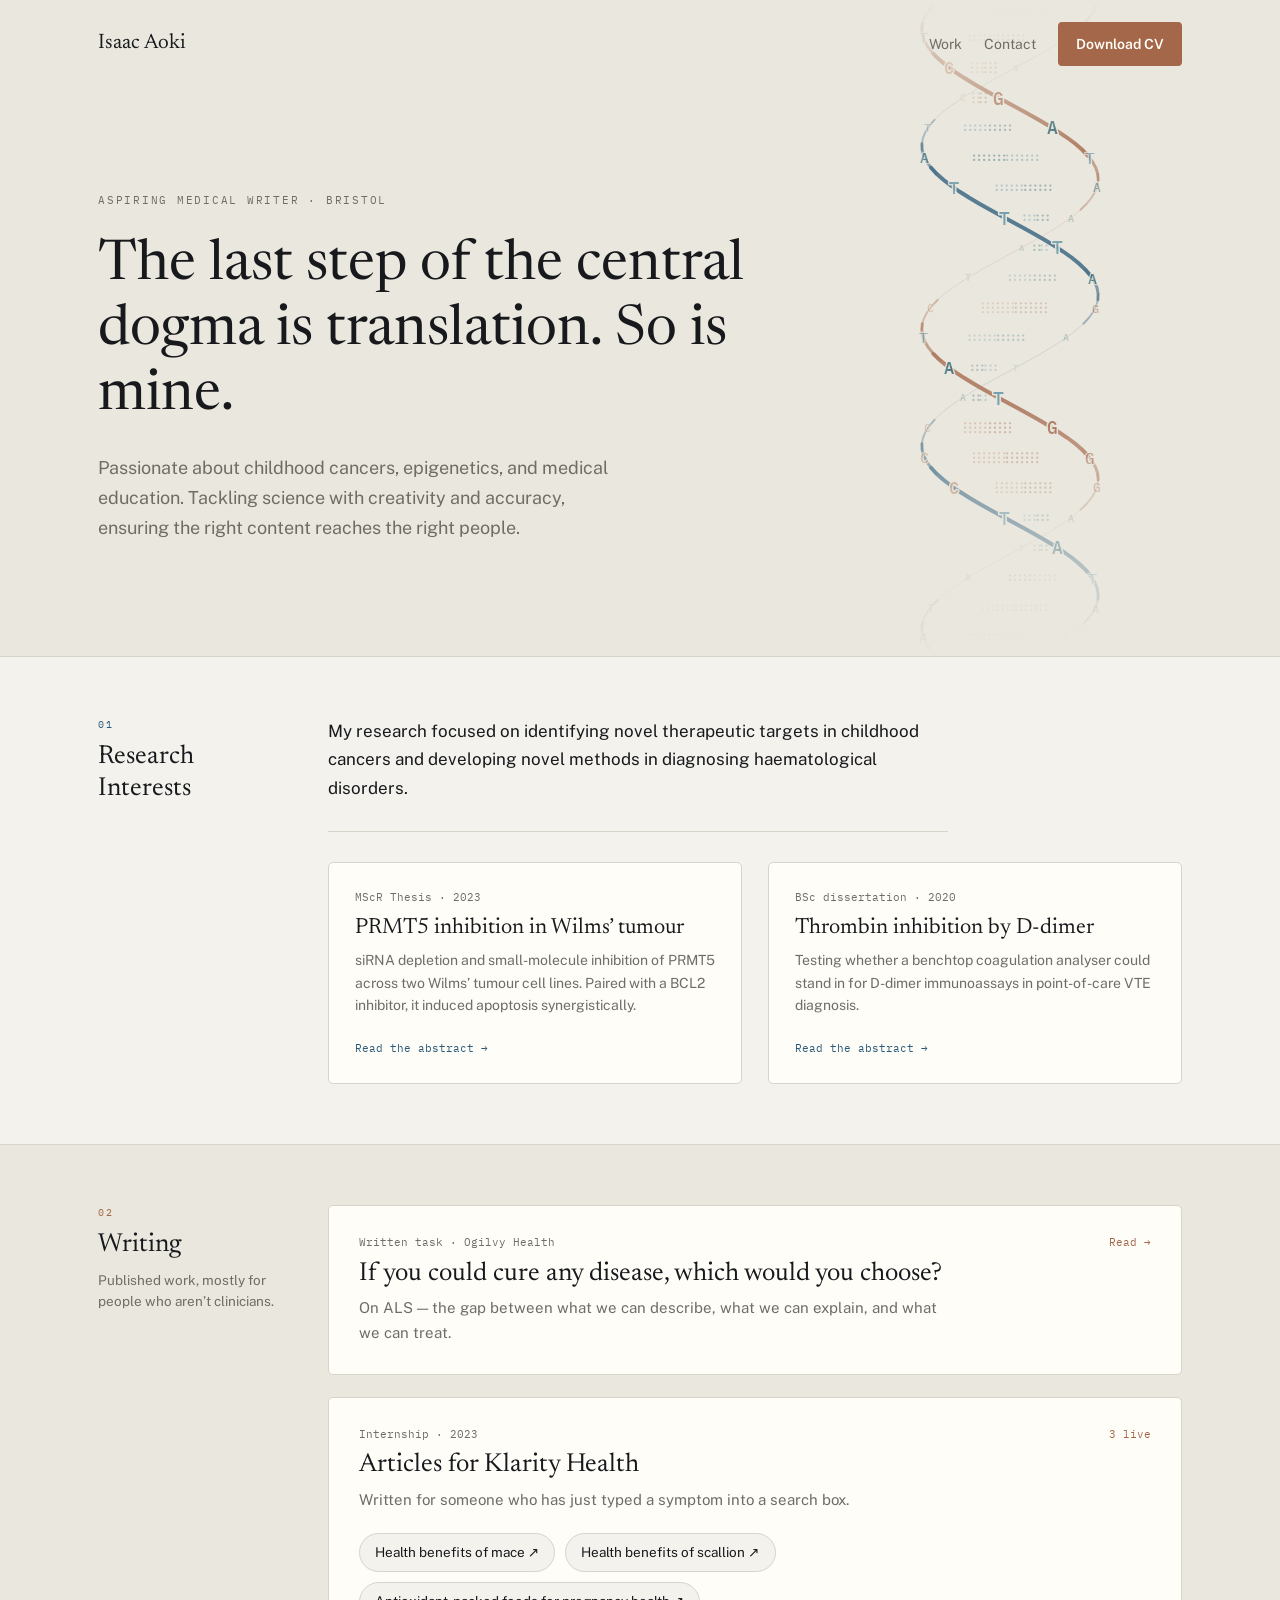
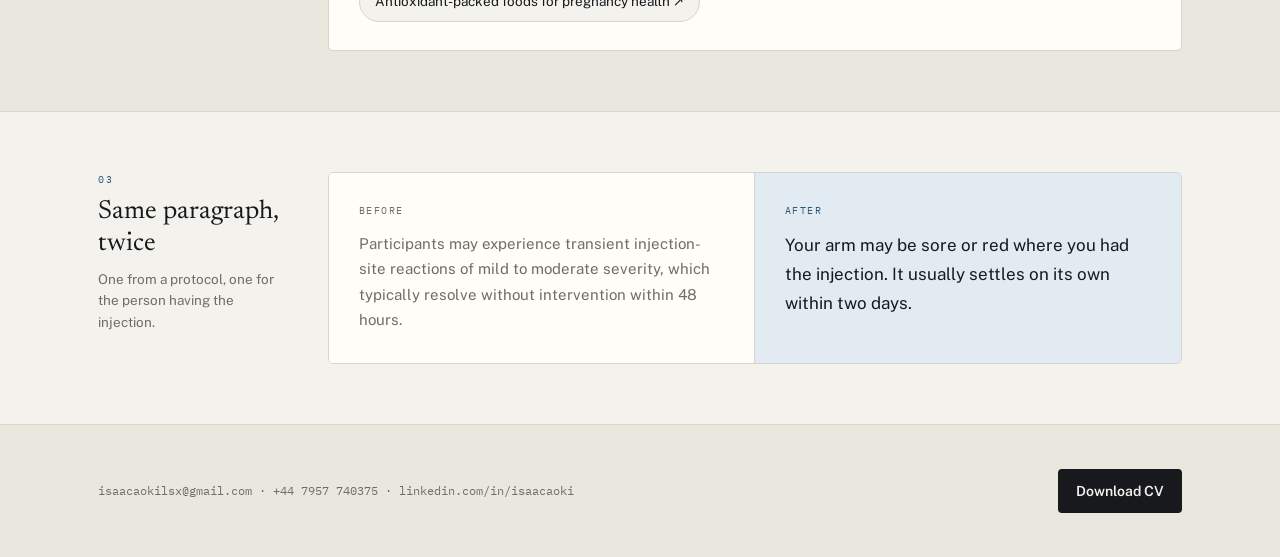
==== commit b5c7ed0e: "Serve the icons from icons/, on URLs Safari has never seen Safari fetches and decodes /favicon.ico c" ====
--- a/index.html
+++ b/index.html
@@ -8,10 +8,10 @@
 <meta property="og:title" content="Isaac Aoki — Medical Writer">
 <meta property="og:description" content="Cancer biology and epigenetics by training. Patient education first, and the general medical writing around it.">
 <meta property="og:type" content="website">
-<link rel="icon" href="/favicon.ico">
-<link rel="icon" type="image/png" sizes="32x32" href="/favicon-32.png">
-<link rel="icon" type="image/png" sizes="16x16" href="/favicon-16.png">
-<link rel="apple-touch-icon" href="/apple-touch-icon.png">
+<link rel="icon" href="/icons/mark.ico">
+<link rel="icon" type="image/png" sizes="32x32" href="/icons/mark-32.png">
+<link rel="icon" type="image/png" sizes="16x16" href="/icons/mark-16.png">
+<link rel="apple-touch-icon" href="/icons/mark-180.png">
 <link rel="preconnect" href="https://fonts.googleapis.com">
 <link rel="preconnect" href="https://fonts.gstatic.com" crossorigin>
 <link href="https://fonts.googleapis.com/css2?family=Newsreader:opsz,wght@6..72,300;6..72,400;6..72,500&family=Public+Sans:wght@300;400;500;600&family=IBM+Plex+Mono:wght@400;500&display=swap" rel="stylesheet">
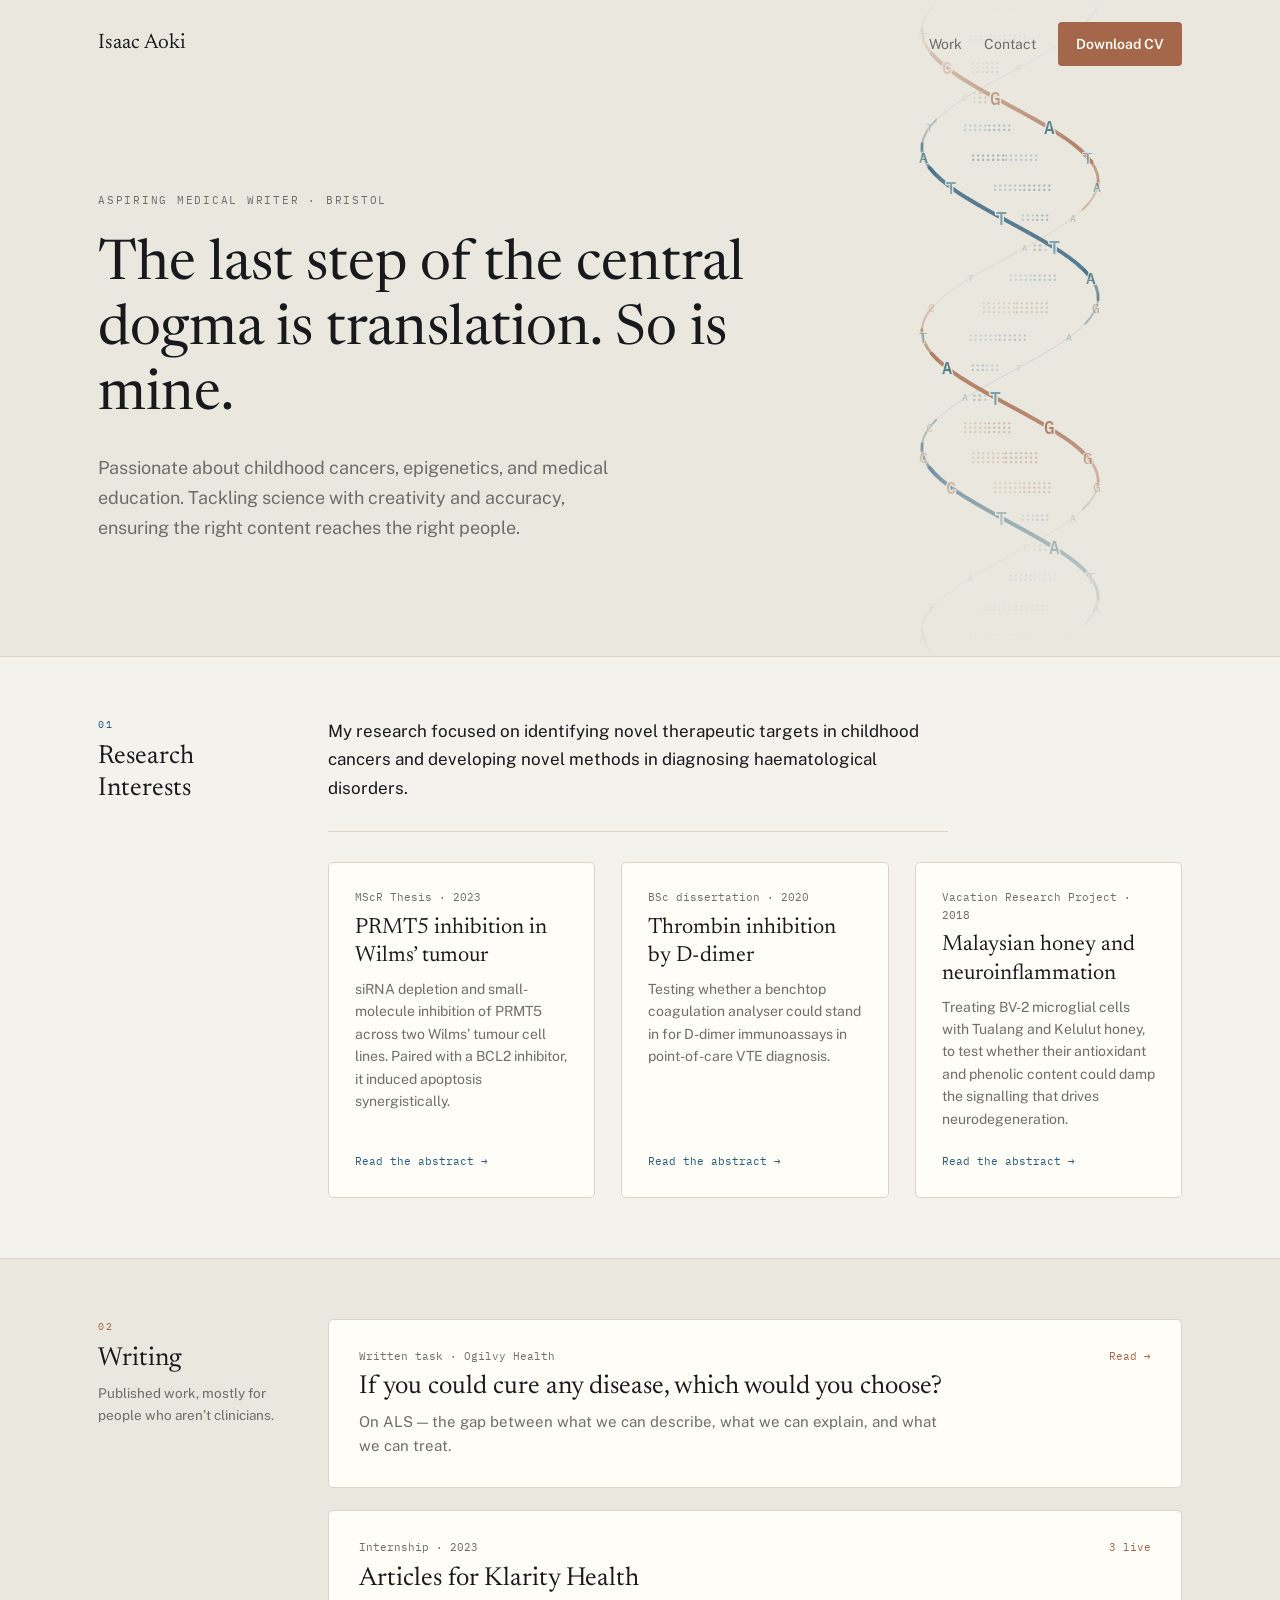
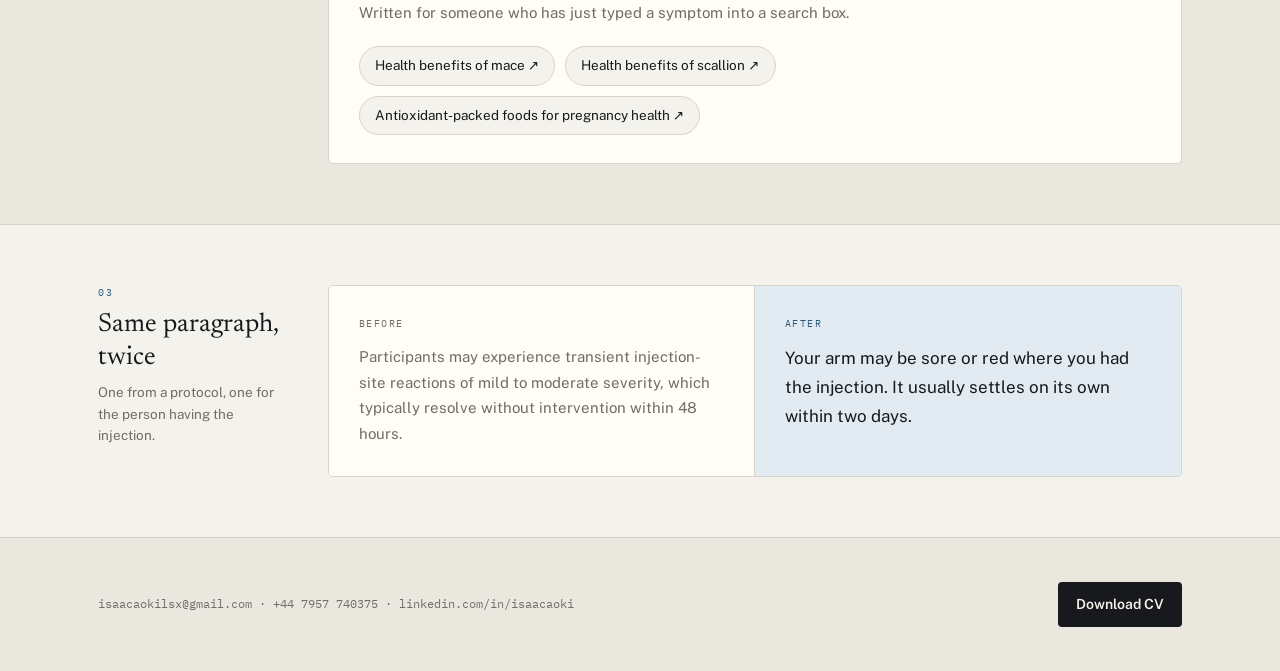
==== commit e1e74092: "Add the 2018 vacation research project Third research card, opening its own abstract like the other " ====
--- a/index.html
+++ b/index.html
@@ -72,6 +72,13 @@
           <span class="card-action">Read the abstract &rarr;</span>
         </button>
 
+        <button class="card card-a card-open" type="button" data-dialog="honey">
+          <span class="meta">Vacation Research Project &middot; 2018</span>
+          <span class="card-title">Malaysian honey and neuroinflammation</span>
+          <span class="card-desc">Treating BV-2 microglial cells with Tualang and Kelulut honey, to test whether their antioxidant and phenolic content could damp the signalling that drives neurodegeneration.</span>
+          <span class="card-action">Read the abstract &rarr;</span>
+        </button>
+
       </div>
     </div>
   </div>
@@ -248,6 +255,30 @@
 
 </dialog>
 
+<!-- Vacation research project. Opens from the third Research card. -->
+<dialog class="modal" id="honey" aria-labelledby="honey-title">
+
+  <header class="modal-head">
+    <div class="modal-head-text">
+      <p class="meta">Vacation Research Project &middot; 2018</p>
+      <h2 class="modal-title" id="honey-title">Regulating microglial neuroinflammation with Malaysian Tualang and Kelulut honey</h2>
+    </div>
+    <button class="modal-close" type="button" aria-label="Close" data-close>
+      <svg viewBox="0 0 16 16" aria-hidden="true"><path d="M3 3l10 10M13 3L3 13"/></svg>
+    </button>
+  </header>
+
+  <div class="modal-body">
+    <p>One of the main factors that causes progressive Parkinson&rsquo;s and Alzheimer&rsquo;s disease is chronic neuroinflammation. Excessive activation of microglial cells has been observed to drive chronic neuroinflammation, accelerating disease progression through the over-production of proinflammatory chemokines and cytokines. Hence, regulation of such proinflammatory agents could serve as a potential remedial mechanism for such neurodegenerative disorders. By culturing and treating BV-2 microglial cells with Malaysian Tualang and Kelulut honey, this project aims to assess if regulation of proinflammatory markers could be achieved due to their high antioxidant levels and phenolic content.</p>
+  </div>
+
+  <footer class="modal-foot">
+    Happy to talk about this one in more detail &mdash;
+    <a href="mailto:isaacaokilsx@gmail.com?subject=Vacation%20research%20project">isaacaokilsx@gmail.com</a>
+  </footer>
+
+</dialog>
+
 <script src="script.js"></script>
 </body>
 </html>
--- a/styles.css
+++ b/styles.css
@@ -204,7 +204,7 @@
 
 /* research cards */
 
-.cards{display:grid;grid-template-columns:1fr 1fr;gap:26px;align-items:stretch;}
+.cards{display:grid;grid-template-columns:repeat(3, 1fr);gap:26px;align-items:stretch;}
 
 .card{
   display:flex;
@@ -492,6 +492,12 @@
 .contact-line a:hover{color:var(--b);}
 
 /* ---------- narrow -------------------------------------------------- */
+
+/* three cards across need more room than the 190px rail leaves,
+   so this band goes single-column earlier than the page does */
+@media (max-width: 1100px){
+  .band .wrap{grid-template-columns:1fr;gap:30px;}
+}
 
 @media (max-width: 900px){
   :root{--pad:28px;}
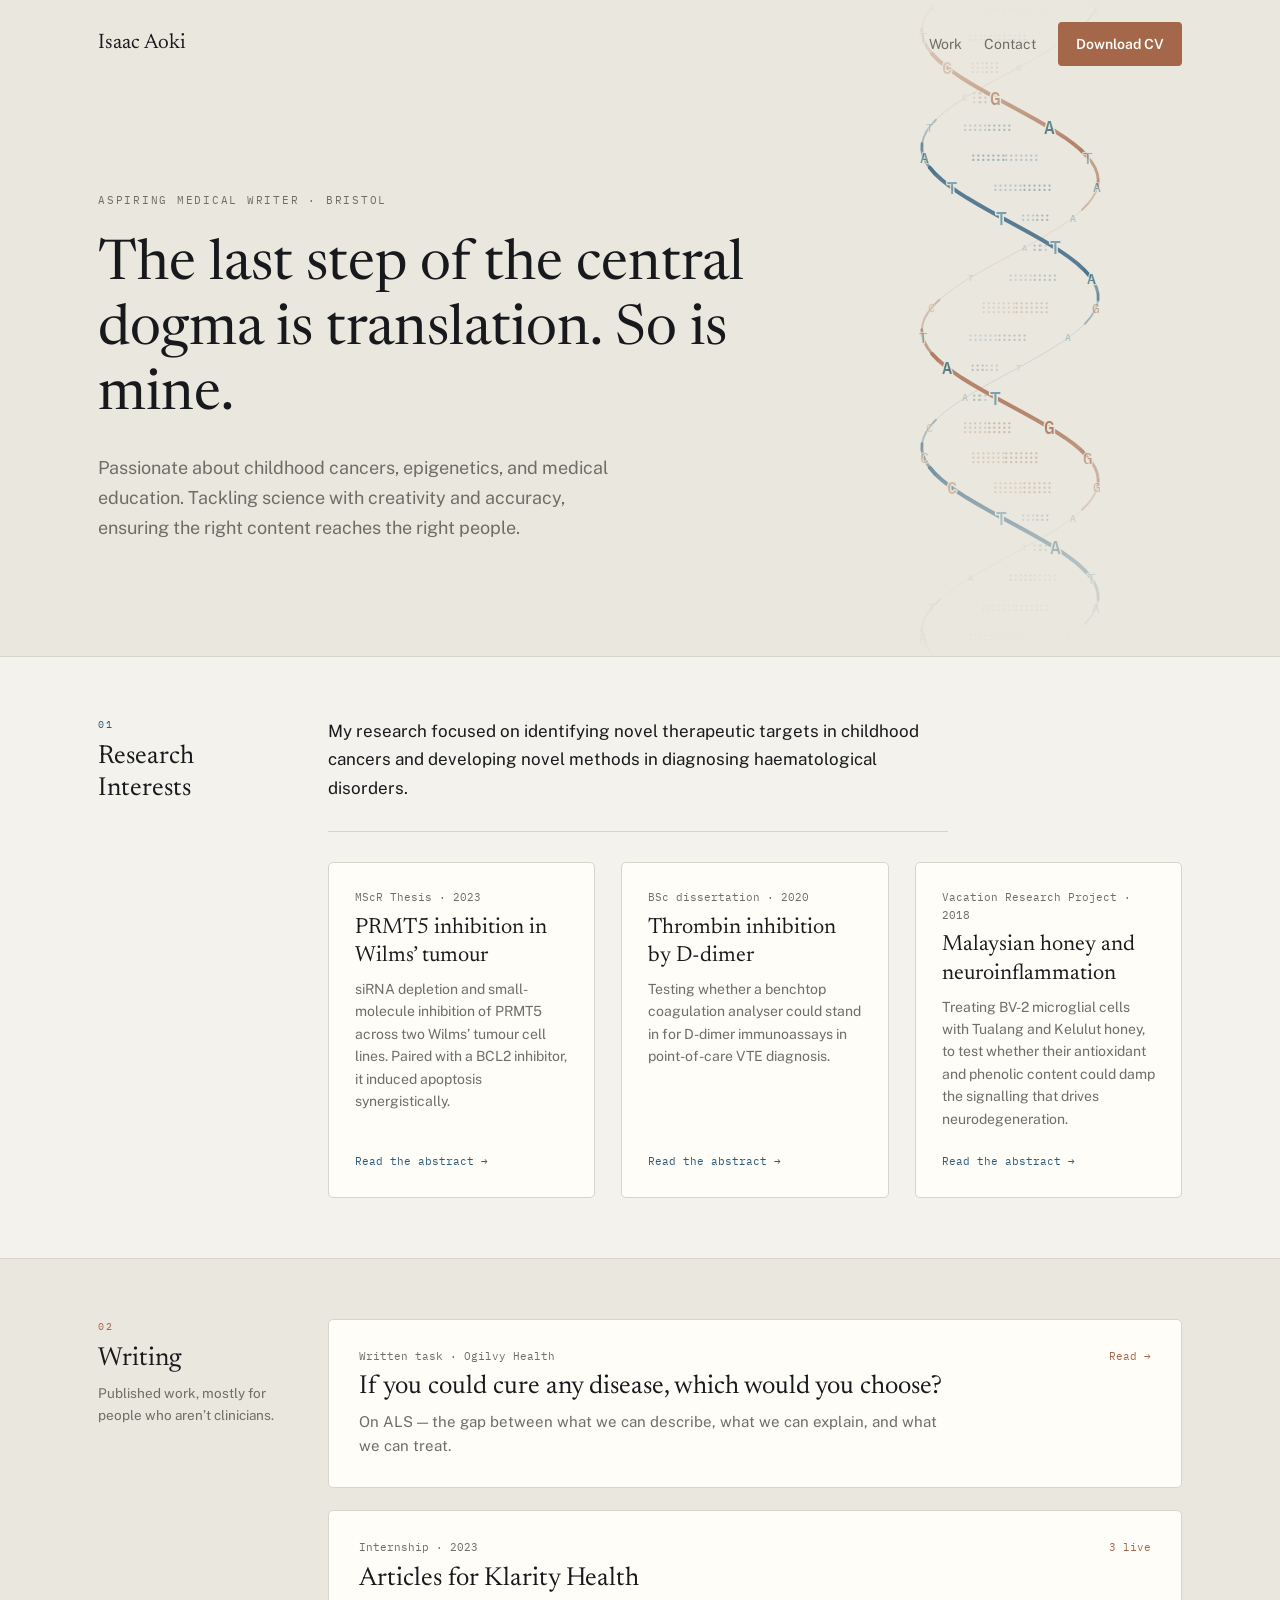
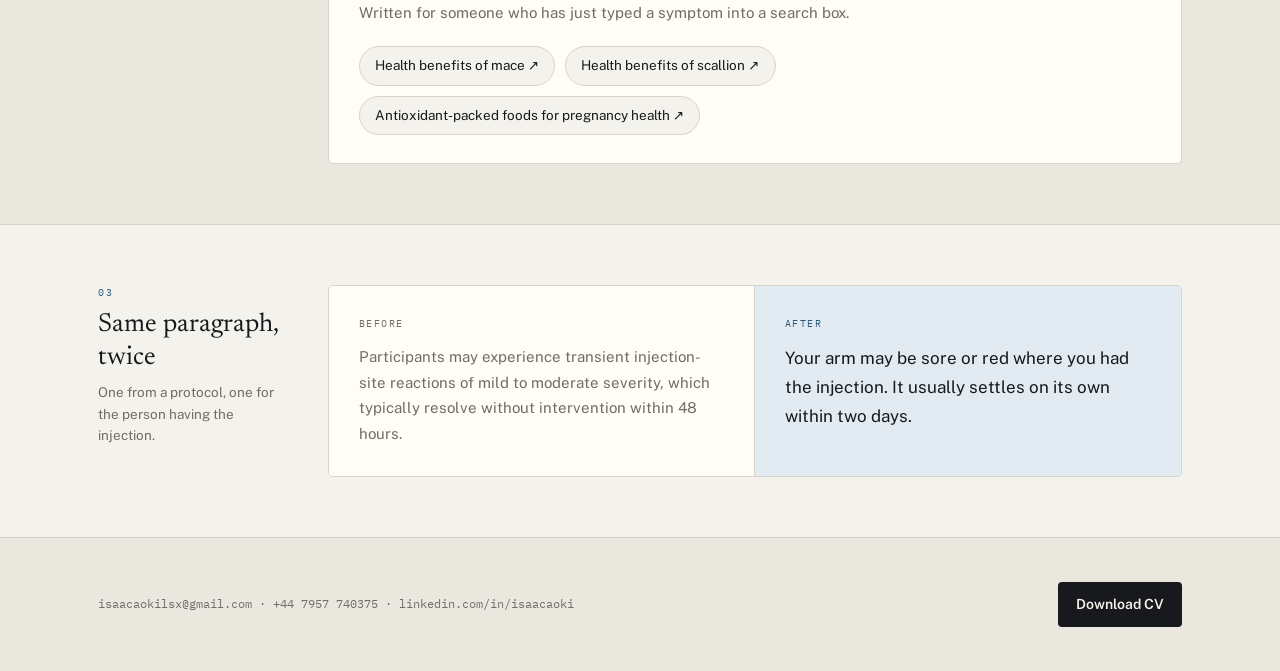
==== commit de9c9163: "Past tense in the 2018 abstract Co-Authored-By: Claude Opus 5 <noreply@anthropic.com>" ====
--- a/index.html
+++ b/index.html
@@ -269,7 +269,7 @@
   </header>
 
   <div class="modal-body">
-    <p>One of the main factors that causes progressive Parkinson&rsquo;s and Alzheimer&rsquo;s disease is chronic neuroinflammation. Excessive activation of microglial cells has been observed to drive chronic neuroinflammation, accelerating disease progression through the over-production of proinflammatory chemokines and cytokines. Hence, regulation of such proinflammatory agents could serve as a potential remedial mechanism for such neurodegenerative disorders. By culturing and treating BV-2 microglial cells with Malaysian Tualang and Kelulut honey, this project aims to assess if regulation of proinflammatory markers could be achieved due to their high antioxidant levels and phenolic content.</p>
+    <p>One of the main factors that causes progressive Parkinson&rsquo;s and Alzheimer&rsquo;s disease is chronic neuroinflammation. Excessive activation of microglial cells has been observed to drive chronic neuroinflammation, accelerating disease progression through the over-production of proinflammatory chemokines and cytokines. Hence, regulation of such proinflammatory agents could serve as a potential remedial mechanism for such neurodegenerative disorders. By culturing and treating BV-2 microglial cells with Malaysian Tualang and Kelulut honey, this project set out to assess whether regulation of proinflammatory markers could be achieved due to their high antioxidant levels and phenolic content.</p>
   </div>
 
   <footer class="modal-foot">
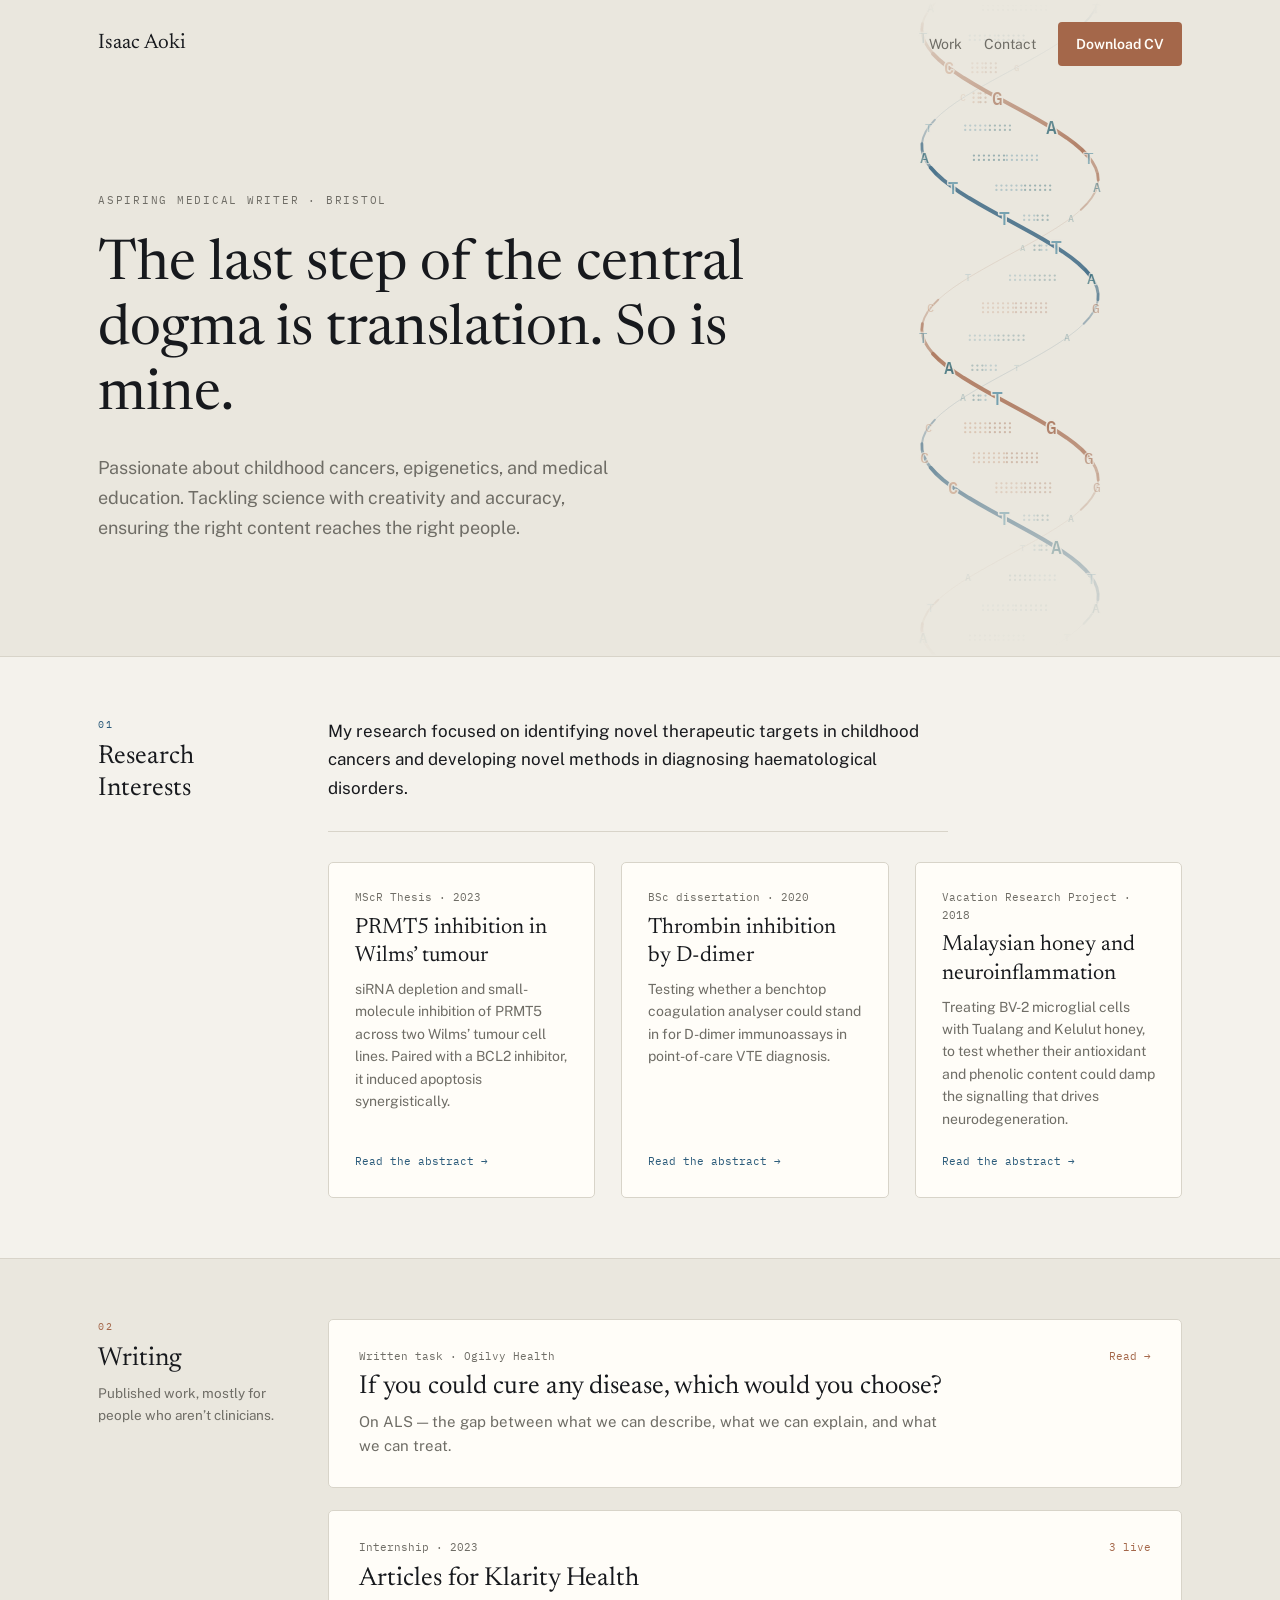
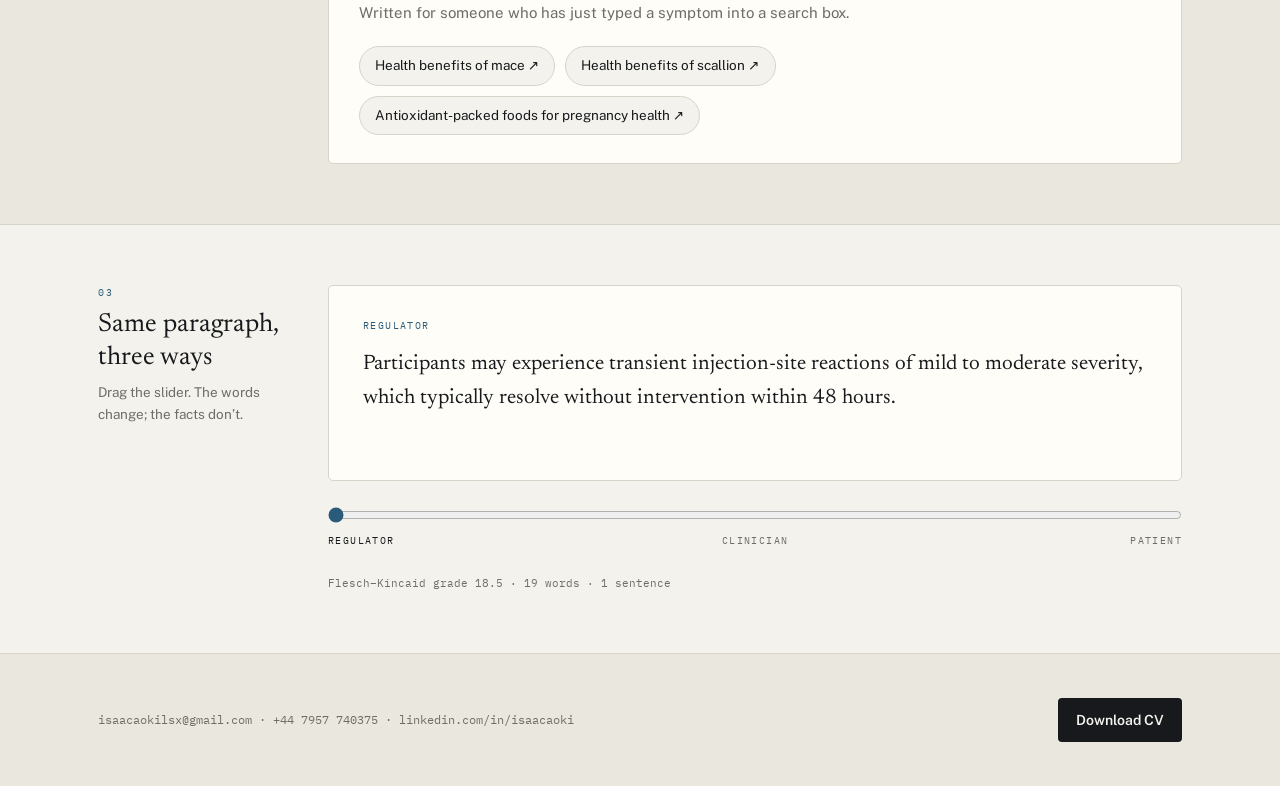
==== commit 6ceabe51: "Replace the before/after with a reading-level slider Section 03 was a static two-panel comparison. I" ====
--- a/index.html
+++ b/index.html
@@ -122,18 +122,31 @@
   <div class="wrap">
     <div class="band-label">
       <p class="num num-a">03</p>
-      <h2>Same paragraph, twice</h2>
-      <p class="note">One from a protocol, one for the person having the injection.</p>
-    </div>
-    <div class="compare">
-      <div class="pane pane-before">
-        <p class="pane-label">Before</p>
-        <p class="pane-text">Participants may experience transient injection-site reactions of mild to moderate severity, which typically resolve without intervention within 48 hours.</p>
-      </div>
-      <div class="pane pane-after">
-        <p class="pane-label">After</p>
-        <p class="pane-text">Your arm may be sore or red where you had the injection. It usually settles on its own within two days.</p>
-      </div>
+      <h2>Same paragraph, three ways</h2>
+      <p class="note">Drag the slider. The words change; the facts don&rsquo;t.</p>
+    </div>
+
+    <!-- The three versions. Edit the text here; the slider, the labels
+         and the readability score all follow from whatever you write.
+         Add a fourth <p data-level="..."> and it gains a fourth stop. -->
+    <div class="levels">
+      <div class="level-source" hidden>
+        <p data-level="Regulator">Participants may experience transient injection-site reactions of mild to moderate severity, which typically resolve without intervention within 48 hours.</p>
+        <p data-level="Clinician">Injection-site reactions are common, typically mild to moderate in severity, and self-limiting within 48 hours. Intervention is not indicated unless symptoms persist or worsen.</p>
+        <p data-level="Patient">Your arm may be sore or red where you had the injection. It usually settles on its own within two days.</p>
+      </div>
+
+      <div class="level-panel">
+        <p class="level-name" aria-hidden="true"></p>
+        <p class="level-text" aria-live="polite"></p>
+      </div>
+
+      <div class="level-control">
+        <input class="level-slider" type="range" min="0" max="2" step="1" value="0" aria-label="Who the paragraph is written for">
+        <div class="level-stops" aria-hidden="true"></div>
+      </div>
+
+      <p class="level-stats" aria-hidden="true"></p>
     </div>
   </div>
   </section>
--- a/styles.css
+++ b/styles.css
@@ -294,31 +294,73 @@
 .row-tag{font-family:var(--mono);font-size:11px;color:var(--muted);white-space:nowrap;}
 .tag-b{color:var(--b);}
 
-/* before / after */
-
-.compare{
-  display:grid;
-  grid-template-columns:1fr 1fr;
+/* reading-level slider */
+
+.levels{display:flex;flex-direction:column;gap:26px;}
+
+.level-panel{
+  background:var(--sheet);
   border:1px solid var(--line);
   border-radius:5px;
-  overflow:hidden;
-}
-.pane{padding:30px;display:flex;flex-direction:column;gap:12px;}
-.pane-before{background:var(--sheet);border-right:1px solid var(--line);}
-.pane-after{background:var(--a-soft);}
-
-.pane-label{
+  padding:32px 34px;
+  min-height:196px;
+  display:flex;
+  flex-direction:column;
+  gap:14px;
+}
+
+.level-name{
   margin:0;
   font-family:var(--mono);
   font-size:10px;
   letter-spacing:.14em;
   text-transform:uppercase;
-  color:var(--muted);
-}
-.pane-after .pane-label{color:var(--a);}
-
-.pane-text{margin:0;font-size:15px;line-height:1.7;color:var(--muted);}
-.pane-after .pane-text{font-size:17px;color:var(--ink);}
+  color:var(--a);
+}
+
+.level-text{
+  margin:0;
+  font-family:var(--serif);
+  font-size:21px;
+  line-height:1.62;
+  color:var(--ink);
+  text-wrap:pretty;
+}
+
+/* each word fades up in turn, so the rewrite reads as a rewrite
+   rather than a swap. Killed by the reduced-motion rule below. */
+.level-text .w{display:inline-block;animation:wordIn .34s both cubic-bezier(.2,.7,.3,1);}
+@keyframes wordIn{from{opacity:0;transform:translateY(7px);}to{opacity:1;transform:none;}}
+
+.level-control{display:flex;flex-direction:column;gap:10px;}
+
+.level-slider{
+  width:100%;
+  margin:0;
+  accent-color:var(--a);
+  cursor:pointer;
+}
+
+.level-stops{
+  display:flex;
+  justify-content:space-between;
+  font-family:var(--mono);
+  font-size:10px;
+  letter-spacing:.14em;
+  text-transform:uppercase;
+  color:var(--muted);
+}
+.level-stops span{flex:1;text-align:center;transition:color .18s ease;}
+.level-stops span:first-child{text-align:left;}
+.level-stops span:last-child{text-align:right;}
+.level-stops span.on{color:var(--ink);}
+
+.level-stats{
+  margin:0;
+  font-family:var(--mono);
+  font-size:11px;
+  color:var(--muted);
+}
 
 /* ---------- thesis abstract dialog ---------------------------------- */
 
@@ -522,8 +564,8 @@
   .modal-body p{font-size:16px;line-height:1.75;}
   .modal-foot{padding:18px 24px 22px;}
   .cards{grid-template-columns:1fr;gap:18px;}
-  .compare{grid-template-columns:1fr;}
-  .pane-before{border-right:0;border-bottom:1px solid var(--line);}
+  .level-panel{padding:24px 22px;min-height:0;}
+  .level-text{font-size:19px;}
 
   .row{flex-direction:column;align-items:flex-start;gap:12px;}
 
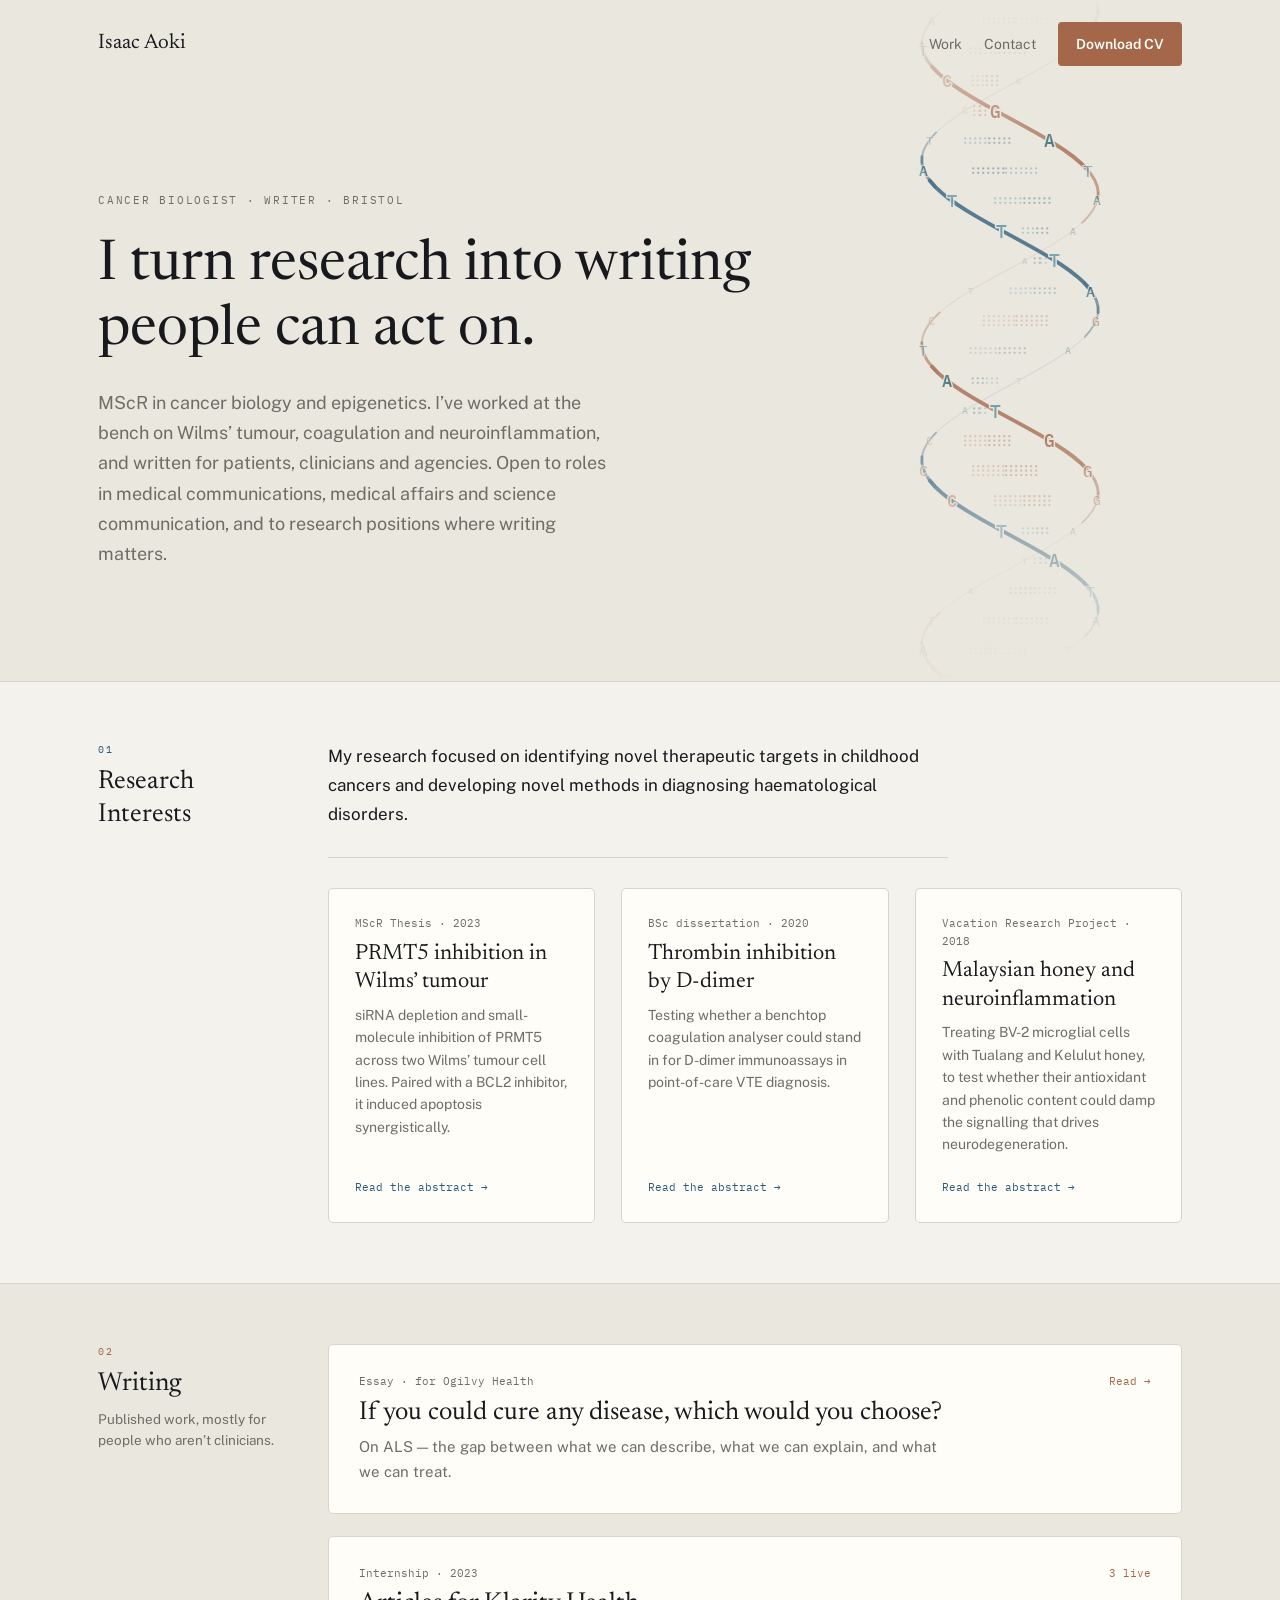
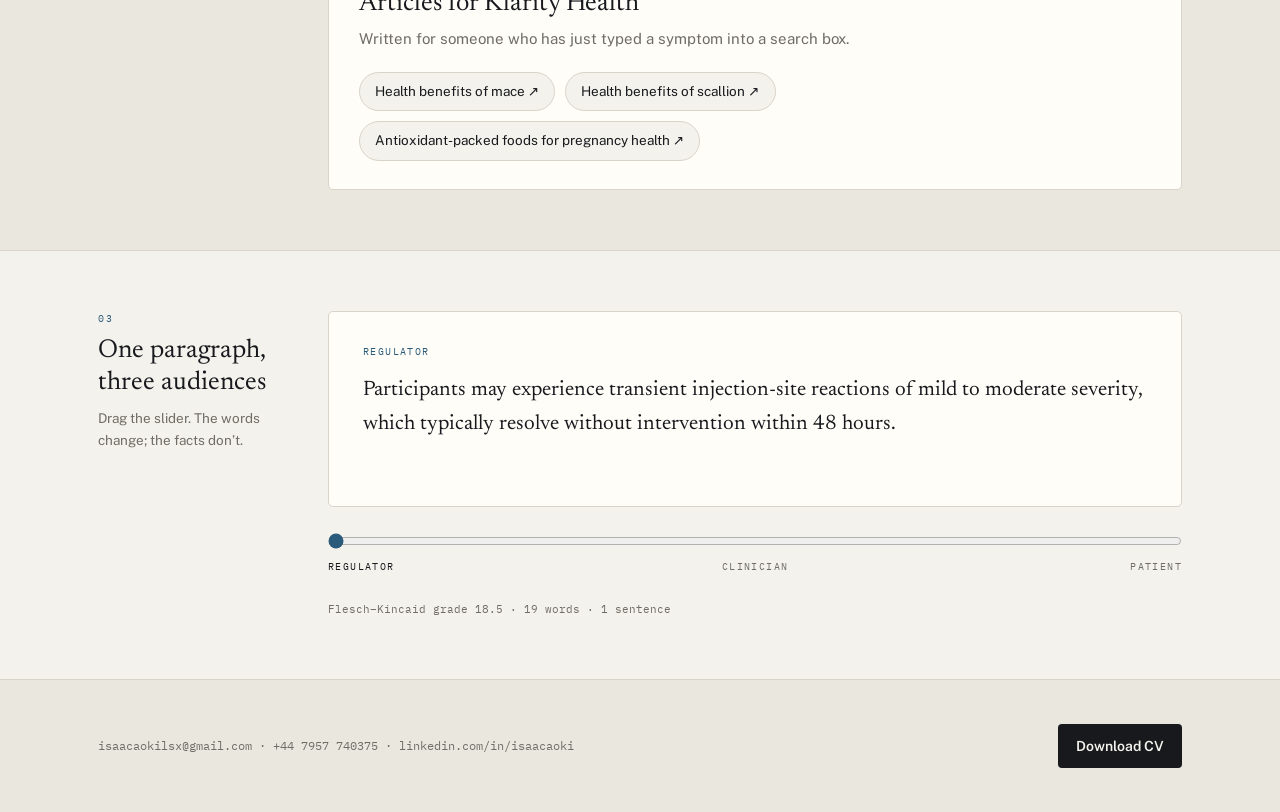
==== commit 525d65a7: "Reposition the hero: cancer biologist and writer, not aspiring medical writer Co-Authored-By: Claude" ====
--- a/index.html
+++ b/index.html
@@ -3,10 +3,10 @@
 <head>
 <meta charset="utf-8">
 <meta name="viewport" content="width=device-width, initial-scale=1">
-<title>Isaac Aoki — Medical Writer</title>
-<meta name="description" content="Medical writer in Bristol. Cancer biology and epigenetics by training; patient education first, and the general medical writing around it.">
-<meta property="og:title" content="Isaac Aoki — Medical Writer">
-<meta property="og:description" content="Cancer biology and epigenetics by training. Patient education first, and the general medical writing around it.">
+<title>Isaac Aoki — Cancer biologist and writer</title>
+<meta name="description" content="Cancer biologist and writer in Bristol. MScR in cancer biology and epigenetics; writing for patients, clinicians and agencies.">
+<meta property="og:title" content="Isaac Aoki — Cancer biologist and writer">
+<meta property="og:description" content="MScR in cancer biology and epigenetics. Writing for patients, clinicians and agencies.">
 <meta property="og:type" content="website">
 <link rel="icon" href="/icons/mark.ico">
 <link rel="icon" type="image/png" sizes="32x32" href="/icons/mark-32.png">
@@ -39,9 +39,9 @@
   </header>
 
   <div class="hero-body">
-    <p class="eyebrow"> Aspiring Medical Writer · Bristol</p>
-    <h1>The last step of the central dogma is translation. So is mine.</h1>
-    <p class="lede">Passionate about childhood cancers, epigenetics, and medical education. Tackling science with creativity and accuracy, ensuring the right content reaches the right people.</p>
+    <p class="eyebrow">Cancer biologist · Writer · Bristol</p>
+    <h1>I turn research into writing people can act on.</h1>
+    <p class="lede">MScR in cancer biology and epigenetics. I&rsquo;ve worked at the bench on Wilms&rsquo; tumour, coagulation and neuroinflammation, and written for patients, clinicians and agencies. Open to roles in medical communications, medical affairs and science communication, and to research positions where writing matters.</p>
   </div>
   </div>
 </div>
@@ -94,7 +94,7 @@
     <div class="rows">
       <button class="row row-b row-open" type="button" data-dialog="als">
         <span class="row-body">
-          <span class="meta">Written task &middot; Ogilvy Health</span>
+          <span class="meta">Essay &middot; for Ogilvy Health</span>
           <span class="row-title">If you could cure any disease, which would you choose?</span>
           <span class="row-desc">On ALS &mdash; the gap between what we can describe, what we can explain, and what we can treat.</span>
         </span>
@@ -122,7 +122,7 @@
   <div class="wrap">
     <div class="band-label">
       <p class="num num-a">03</p>
-      <h2>Same paragraph, three ways</h2>
+      <h2>One paragraph, three audiences</h2>
       <p class="note">Drag the slider. The words change; the facts don&rsquo;t.</p>
     </div>
 
@@ -224,7 +224,7 @@
 
   <header class="modal-head">
     <div class="modal-head-text">
-      <p class="meta">Written task &middot; Ogilvy Health</p>
+      <p class="meta">Essay &middot; for Ogilvy Health</p>
       <h2 class="modal-title" id="als-title">If you could cure any disease, which disease would you choose, and why?</h2>
     </div>
     <button class="modal-close" type="button" aria-label="Close" data-close>
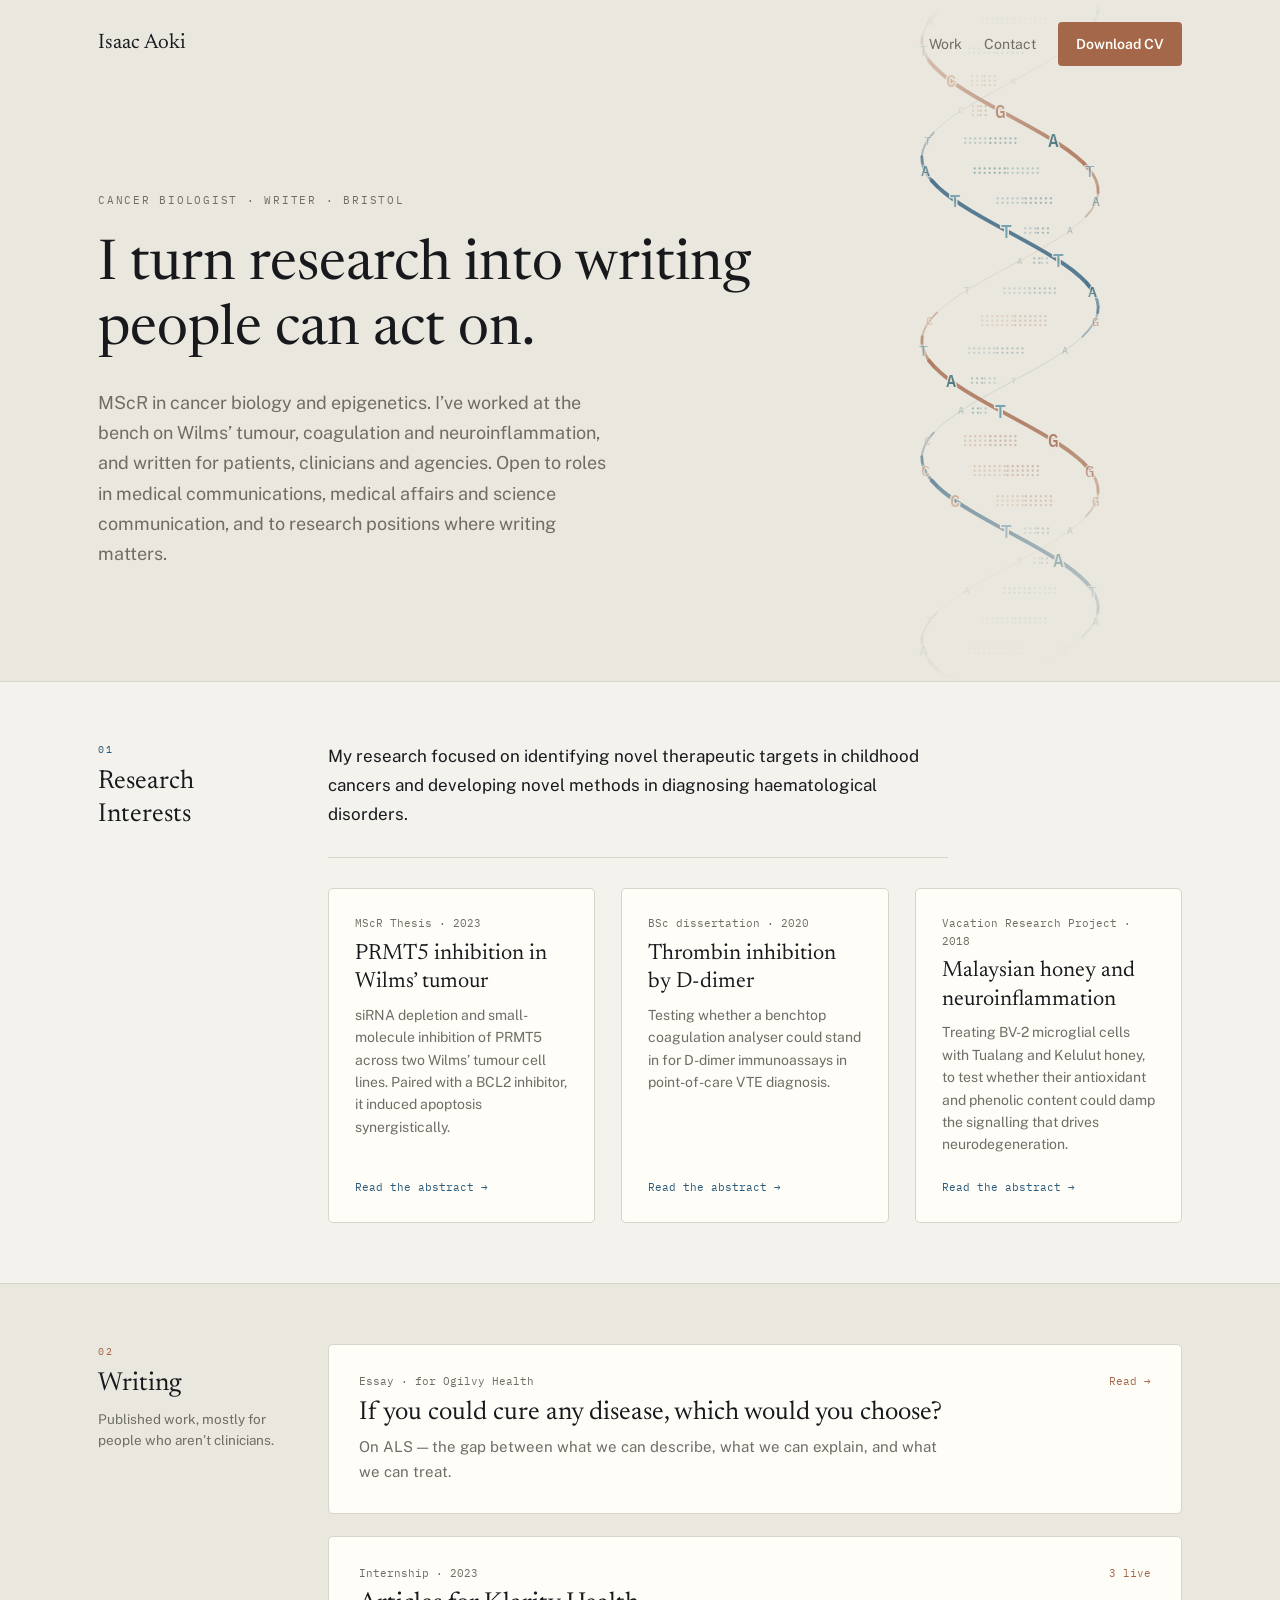
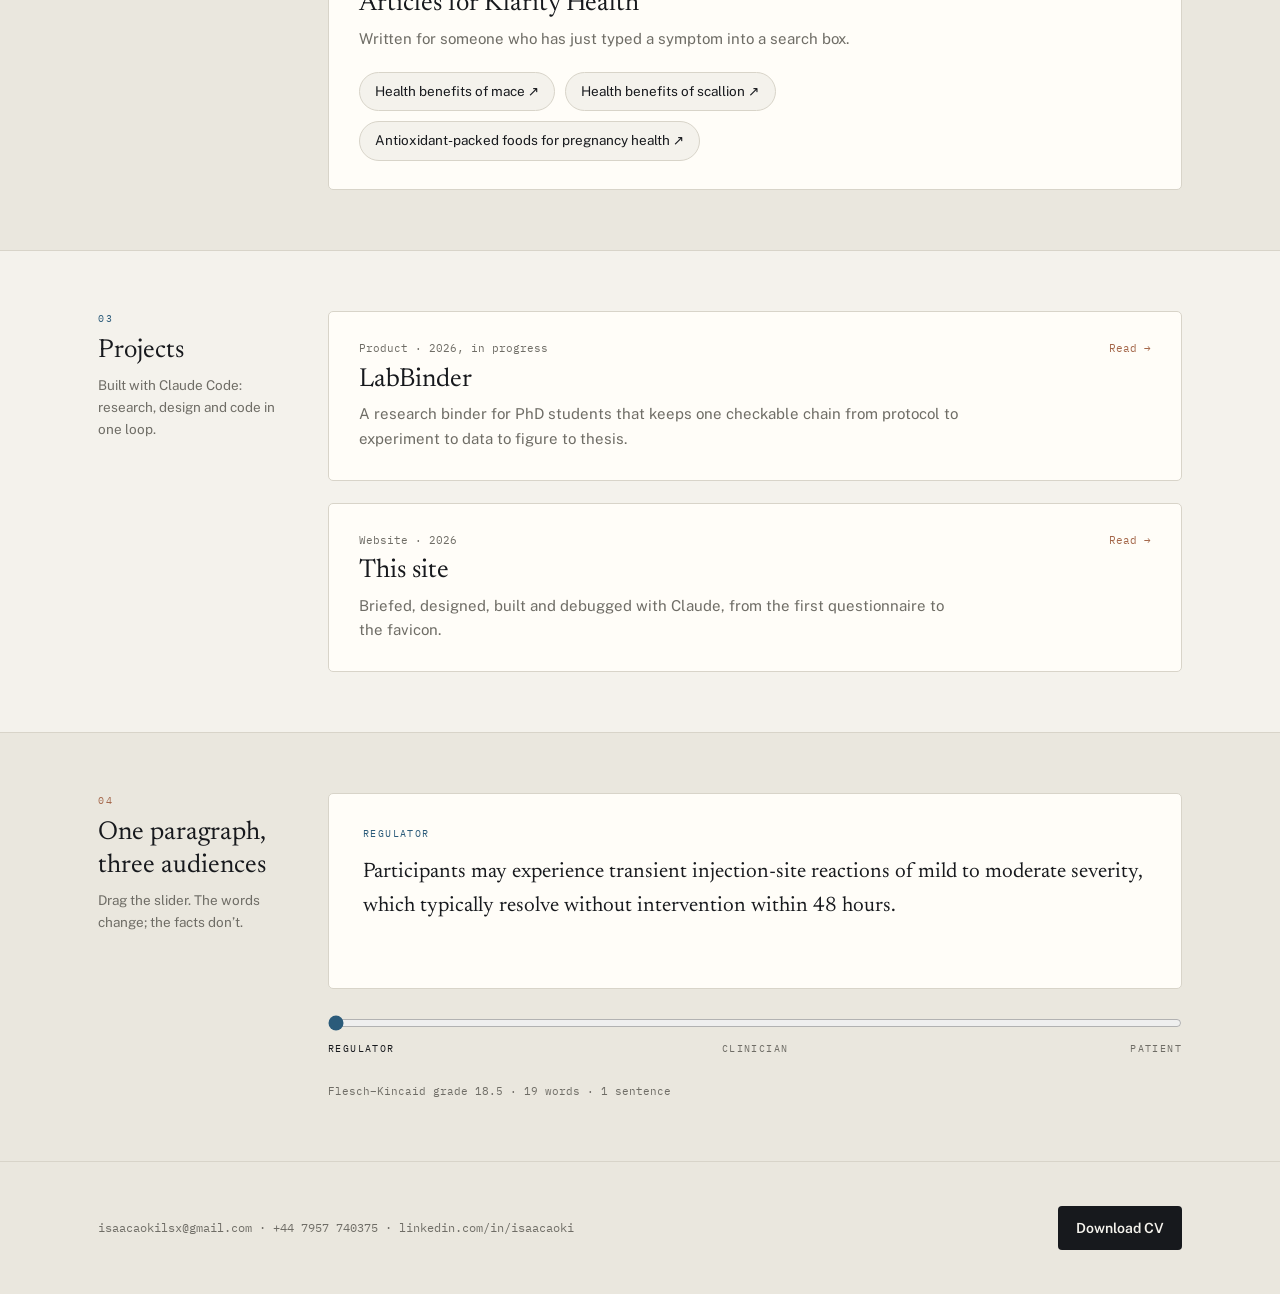
==== commit beeaf9a4: "Add a Projects section: LabBinder and this site Co-Authored-By: Claude Fable 5.1 <noreply@anthropic." ====
--- a/index.html
+++ b/index.html
@@ -122,6 +122,35 @@
   <div class="wrap">
     <div class="band-label">
       <p class="num num-a">03</p>
+      <h2>Projects</h2>
+      <p class="note">Built with Claude Code: research, design and code in one loop.</p>
+    </div>
+    <div class="rows">
+      <button class="row row-b row-open" type="button" data-dialog="labbinder">
+        <span class="row-body">
+          <span class="meta">Product &middot; 2026, in progress</span>
+          <span class="row-title">LabBinder</span>
+          <span class="row-desc">A research binder for PhD students that keeps one checkable chain from protocol to experiment to data to figure to thesis.</span>
+        </span>
+        <span class="row-tag tag-b">Read &rarr;</span>
+      </button>
+
+      <button class="row row-b row-open" type="button" data-dialog="site">
+        <span class="row-body">
+          <span class="meta">Website &middot; 2026</span>
+          <span class="row-title">This site</span>
+          <span class="row-desc">Briefed, designed, built and debugged with Claude, from the first questionnaire to the favicon.</span>
+        </span>
+        <span class="row-tag tag-b">Read &rarr;</span>
+      </button>
+    </div>
+  </div>
+  </section>
+
+  <section class="band band-alt">
+  <div class="wrap">
+    <div class="band-label">
+      <p class="num num-b">04</p>
       <h2>One paragraph, three audiences</h2>
       <p class="note">Drag the slider. The words change; the facts don&rsquo;t.</p>
     </div>
@@ -292,6 +321,59 @@
 
 </dialog>
 
+<!-- LabBinder. Opens from the first Projects row. -->
+<dialog class="modal" id="labbinder" aria-labelledby="labbinder-title">
+
+  <header class="modal-head">
+    <div class="modal-head-text">
+      <p class="meta">Product &middot; 2026, in progress</p>
+      <h2 class="modal-title" id="labbinder-title">LabBinder</h2>
+    </div>
+    <button class="modal-close" type="button" aria-label="Close" data-close>
+      <svg viewBox="0 0 16 16" aria-hidden="true"><path d="M3 3l10 10M13 3L3 13"/></svg>
+    </button>
+  </header>
+
+  <div class="modal-body">
+    <p>Research tools each hold one part of the work and lose the joins. The protocol lives in one place, the day you ran it in another, the data somewhere else, and the figure in a folder you will not remember in eighteen months. LabBinder is the connective layer: every object carries a stable ID, so the protocol you followed, and which version, links to the day you ran it, the decision you made and what you predicted, the exact data bytes, the code that drew the figure, and the figure in your thesis draft. It records; it does not compute.</p>
+    <p>It runs entirely in the browser. A lab journal with signed entries, so a later edit is evident rather than silent. A writing surface with equations, figures and export to Word and LaTeX. A Python workbench where each run is frozen with its data beside the figure it produced. A bibliography resolved live from CrossRef, OpenAlex and Europe PMC and formatted by a real citation engine.</p>
+    <p>I built it with Claude Code over four months, from a blank folder. I own the product: the users, the problem, every design decision and every reversal. Claude writes the code, and I review it on screen and send it back when it is wrong. The project runs like a small team. A written handover carries context between sessions, a Trello board tracks each change, and a market analysis I researched with Claude sets the direction. As of this writing the repository holds more than six hundred commits and two thousand automated tests, with end-to-end tests in two browser engines.</p>
+    <p>The code is private while it is pre-release. Happy to demo it.</p>
+  </div>
+
+  <footer class="modal-foot">
+    Happy to walk through it &mdash;
+    <a href="mailto:isaacaokilsx@gmail.com?subject=LabBinder">isaacaokilsx@gmail.com</a>
+  </footer>
+
+</dialog>
+
+<!-- This website. Opens from the second Projects row. -->
+<dialog class="modal" id="site" aria-labelledby="site-title">
+
+  <header class="modal-head">
+    <div class="modal-head-text">
+      <p class="meta">Website &middot; 2026</p>
+      <h2 class="modal-title" id="site-title">This site</h2>
+    </div>
+    <button class="modal-close" type="button" aria-label="Close" data-close>
+      <svg viewBox="0 0 16 16" aria-hidden="true"><path d="M3 3l10 10M13 3L3 13"/></svg>
+    </button>
+  </header>
+
+  <div class="modal-body">
+    <p>The page you are reading was made with Claude end to end. I wrote the brief, answered Claude Design&rsquo;s questionnaire, and picked one direction from the set it produced. Claude Code then implemented that artboard as plain HTML, CSS and JavaScript, with no framework and no build step, and deployed it through GitHub Pages.</p>
+    <p>The interesting parts were the ones that needed judgement rather than typing. The helix in the hero draws a real sequence, A opposite T and G opposite C, with depth so it reads as a solid turning rather than lines sliding. The favicon took three attempts before it appeared in Safari, because WebKit will not decode PNG-compressed icon entries and Safari caches a missing icon against its URL. The reading-level slider below computes its Flesch&ndash;Kincaid grade live, so the number can never disagree with the words.</p>
+    <p>Everything is in the open: <a href="https://github.com/IsaacAoki/isaacaoki.github.io" target="_blank" rel="noopener">github.com/IsaacAoki/isaacaoki.github.io</a>. The README explains how each part works, including the parts that went wrong.</p>
+  </div>
+
+  <footer class="modal-foot">
+    Questions about the process &mdash;
+    <a href="mailto:isaacaokilsx@gmail.com?subject=Your%20website">isaacaokilsx@gmail.com</a>
+  </footer>
+
+</dialog>
+
 <script src="script.js"></script>
 </body>
 </html>
